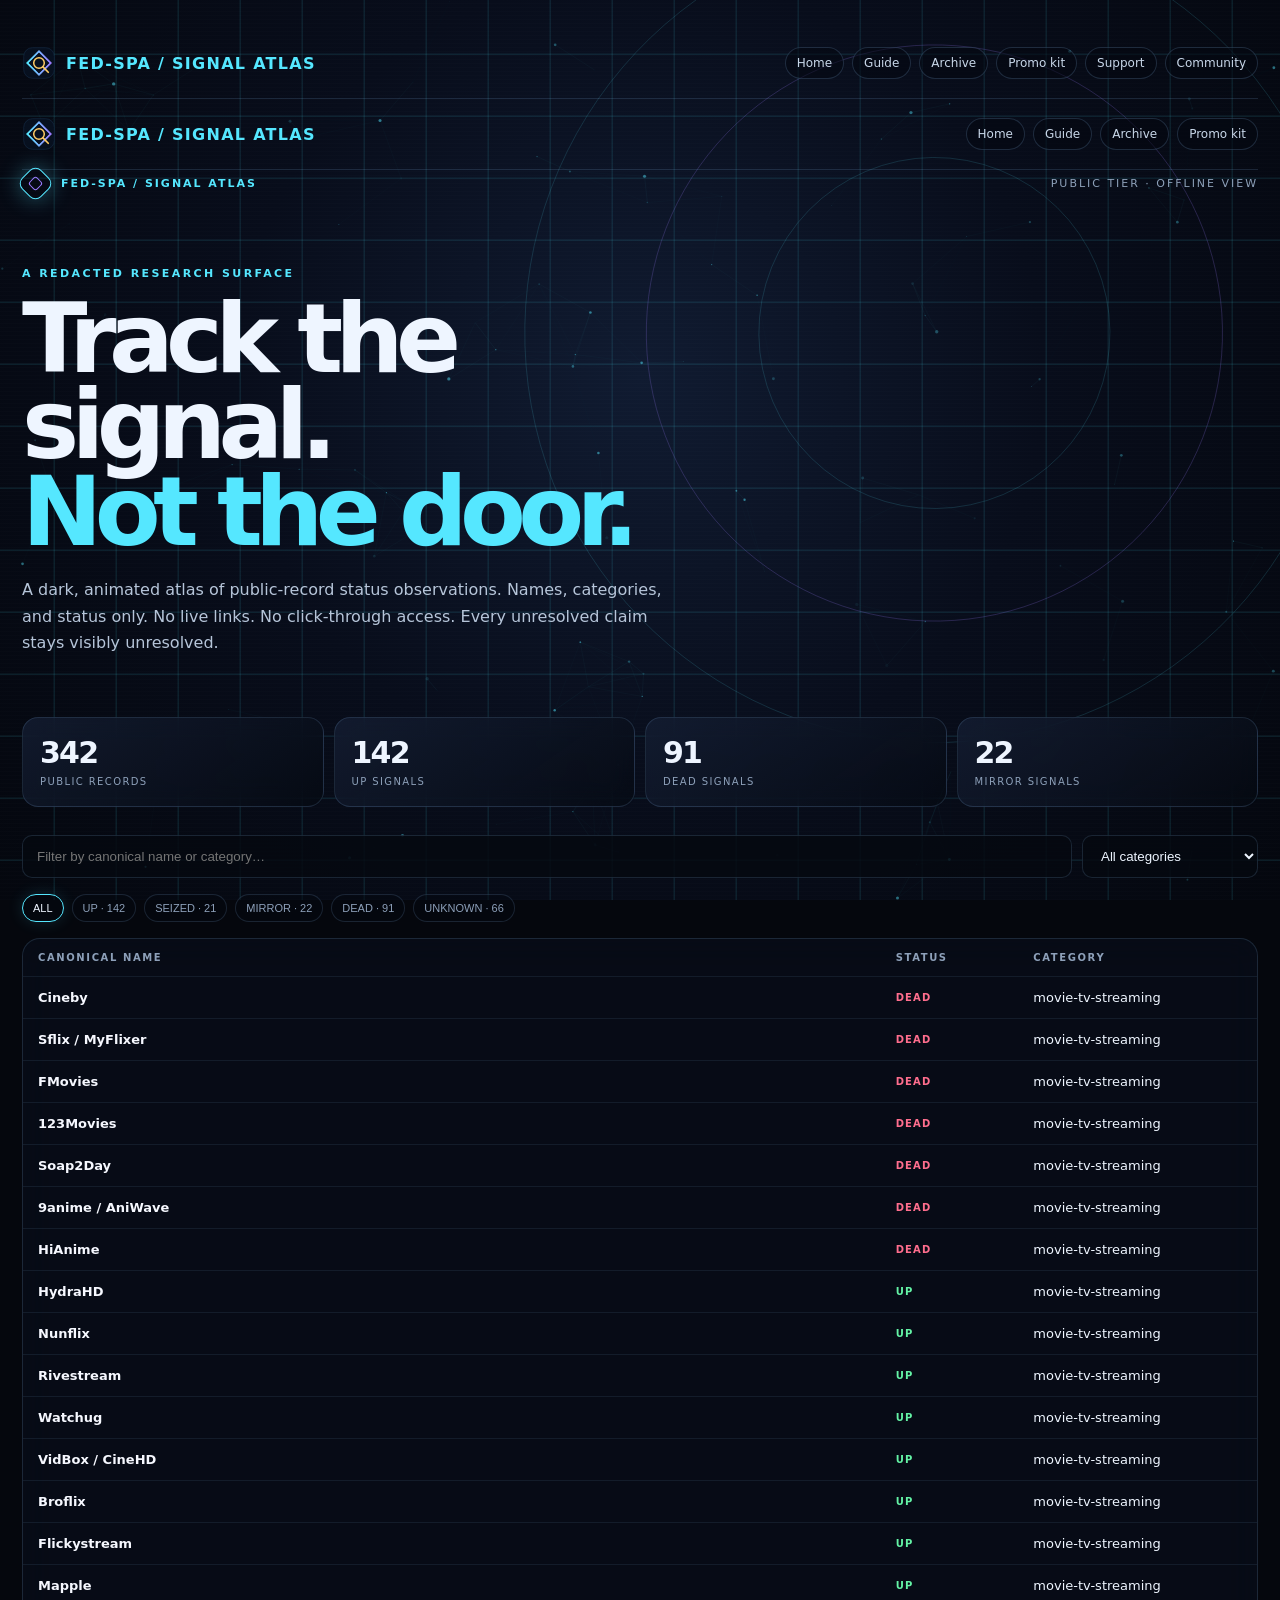
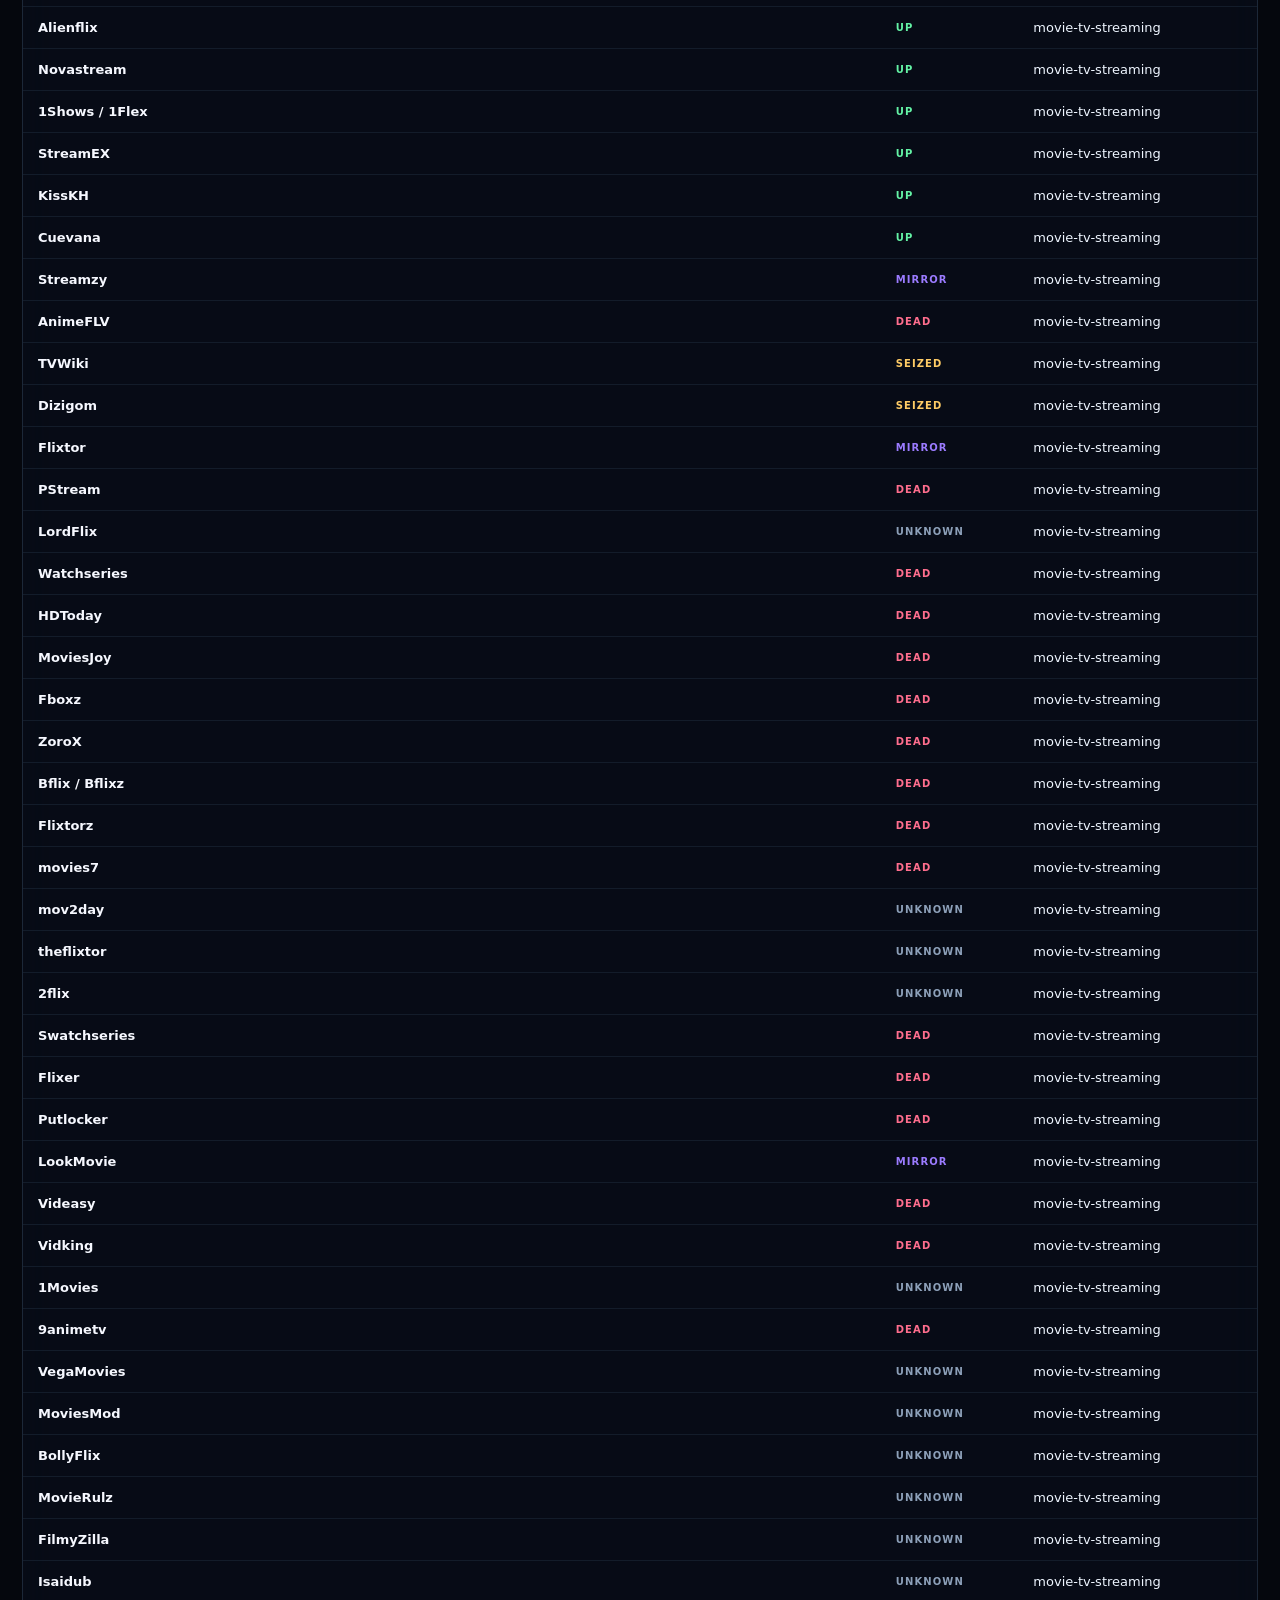
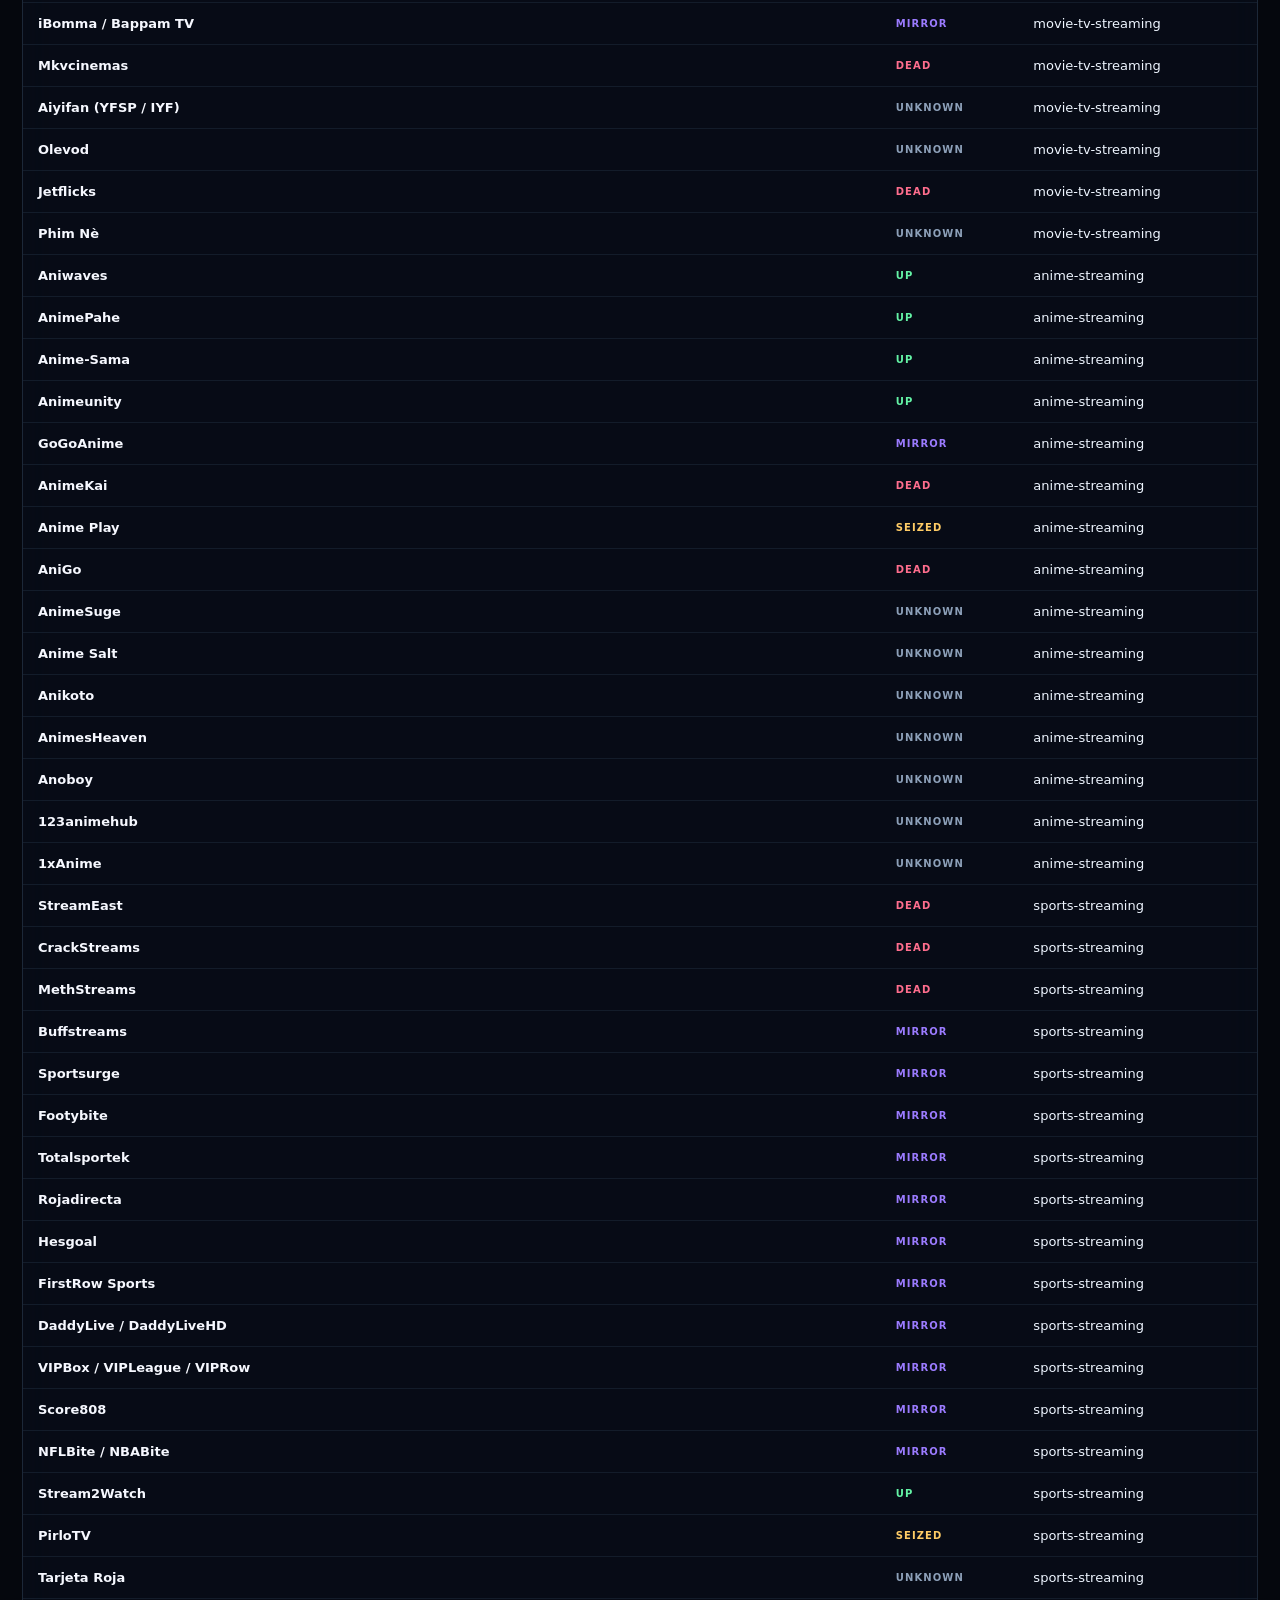
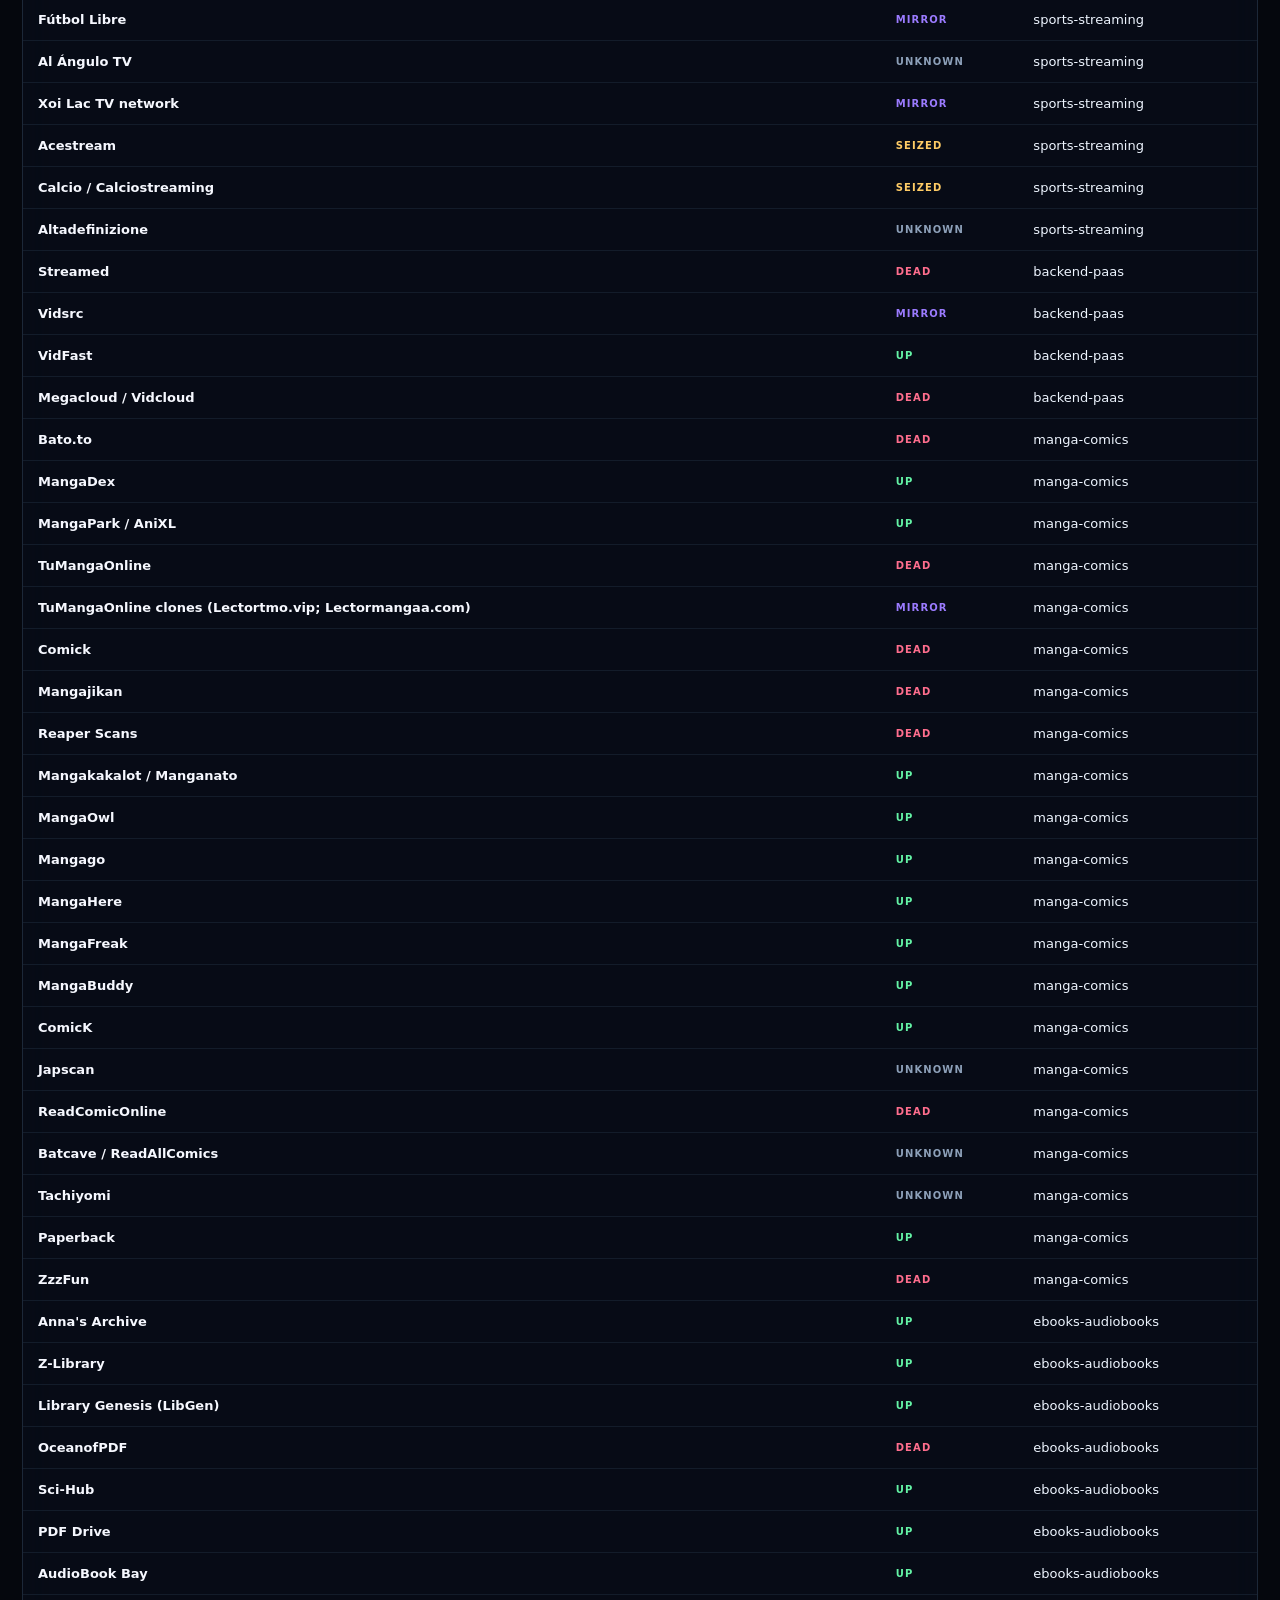
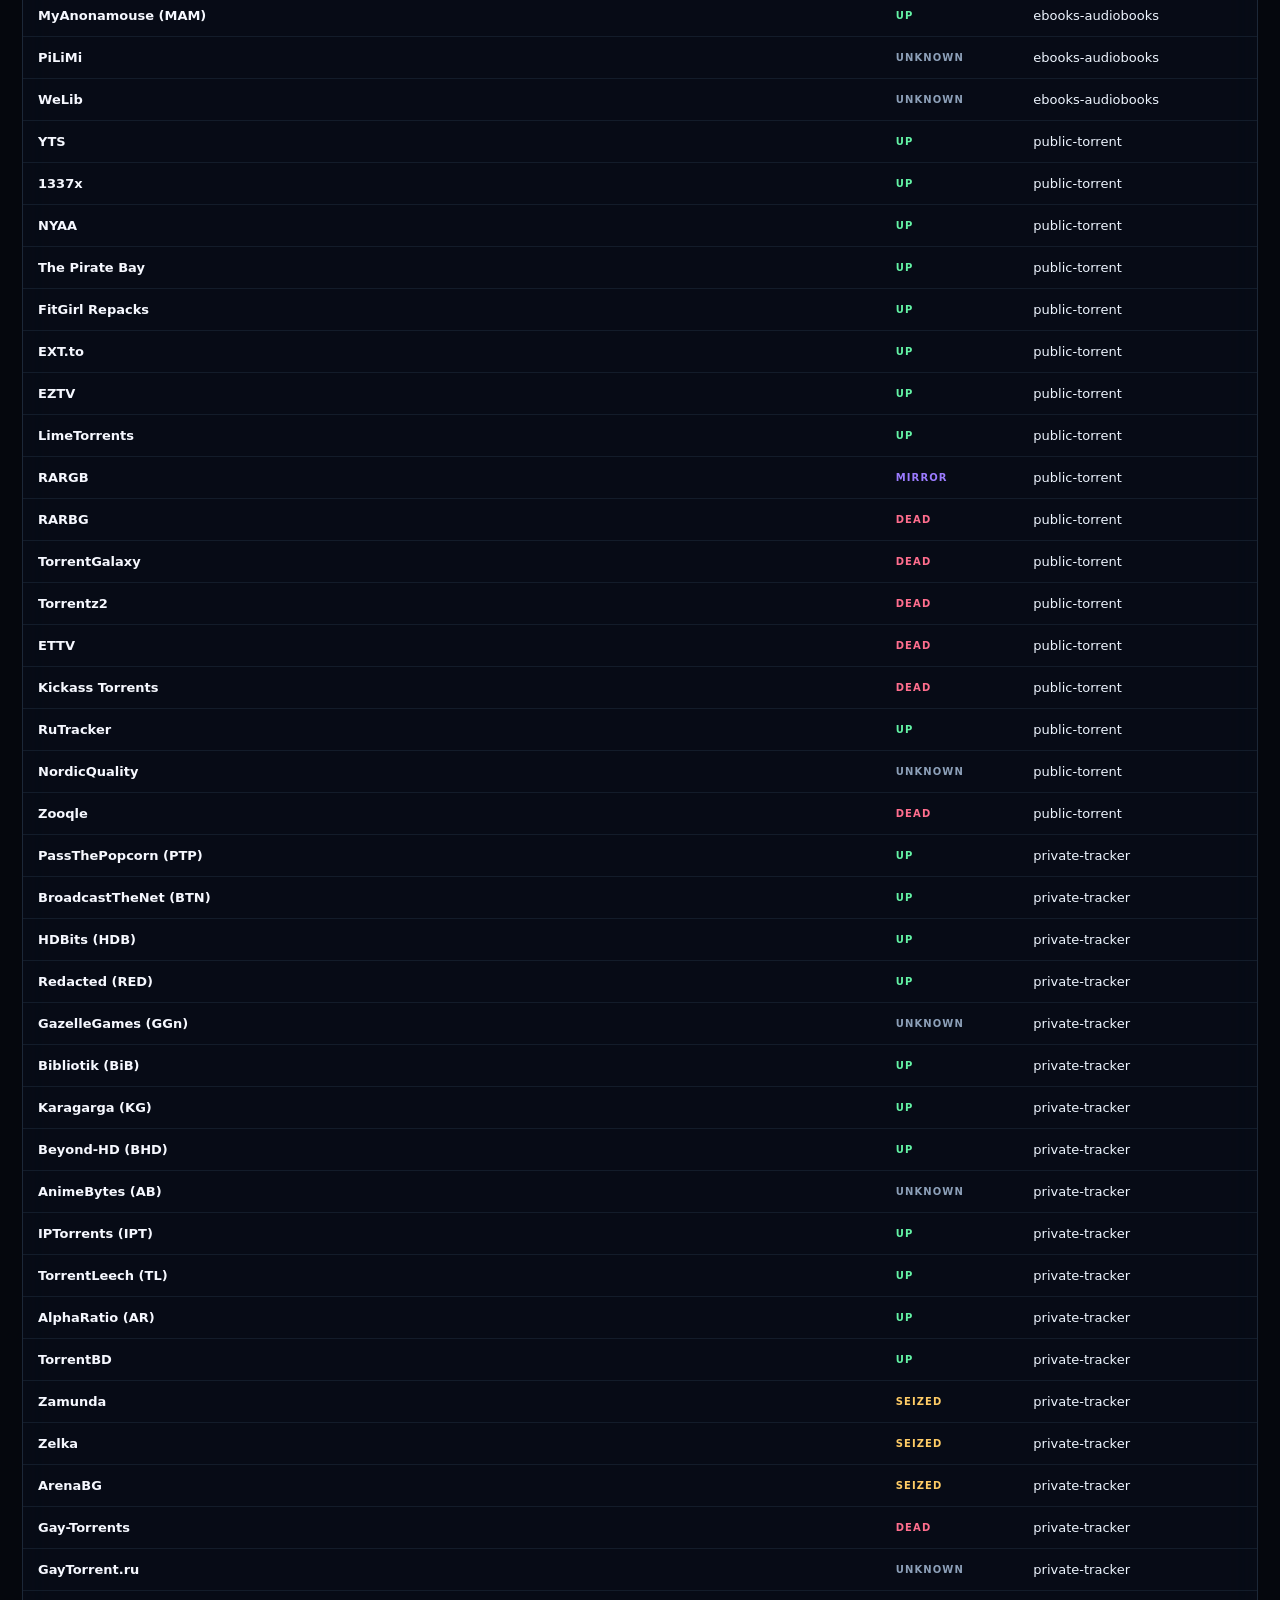
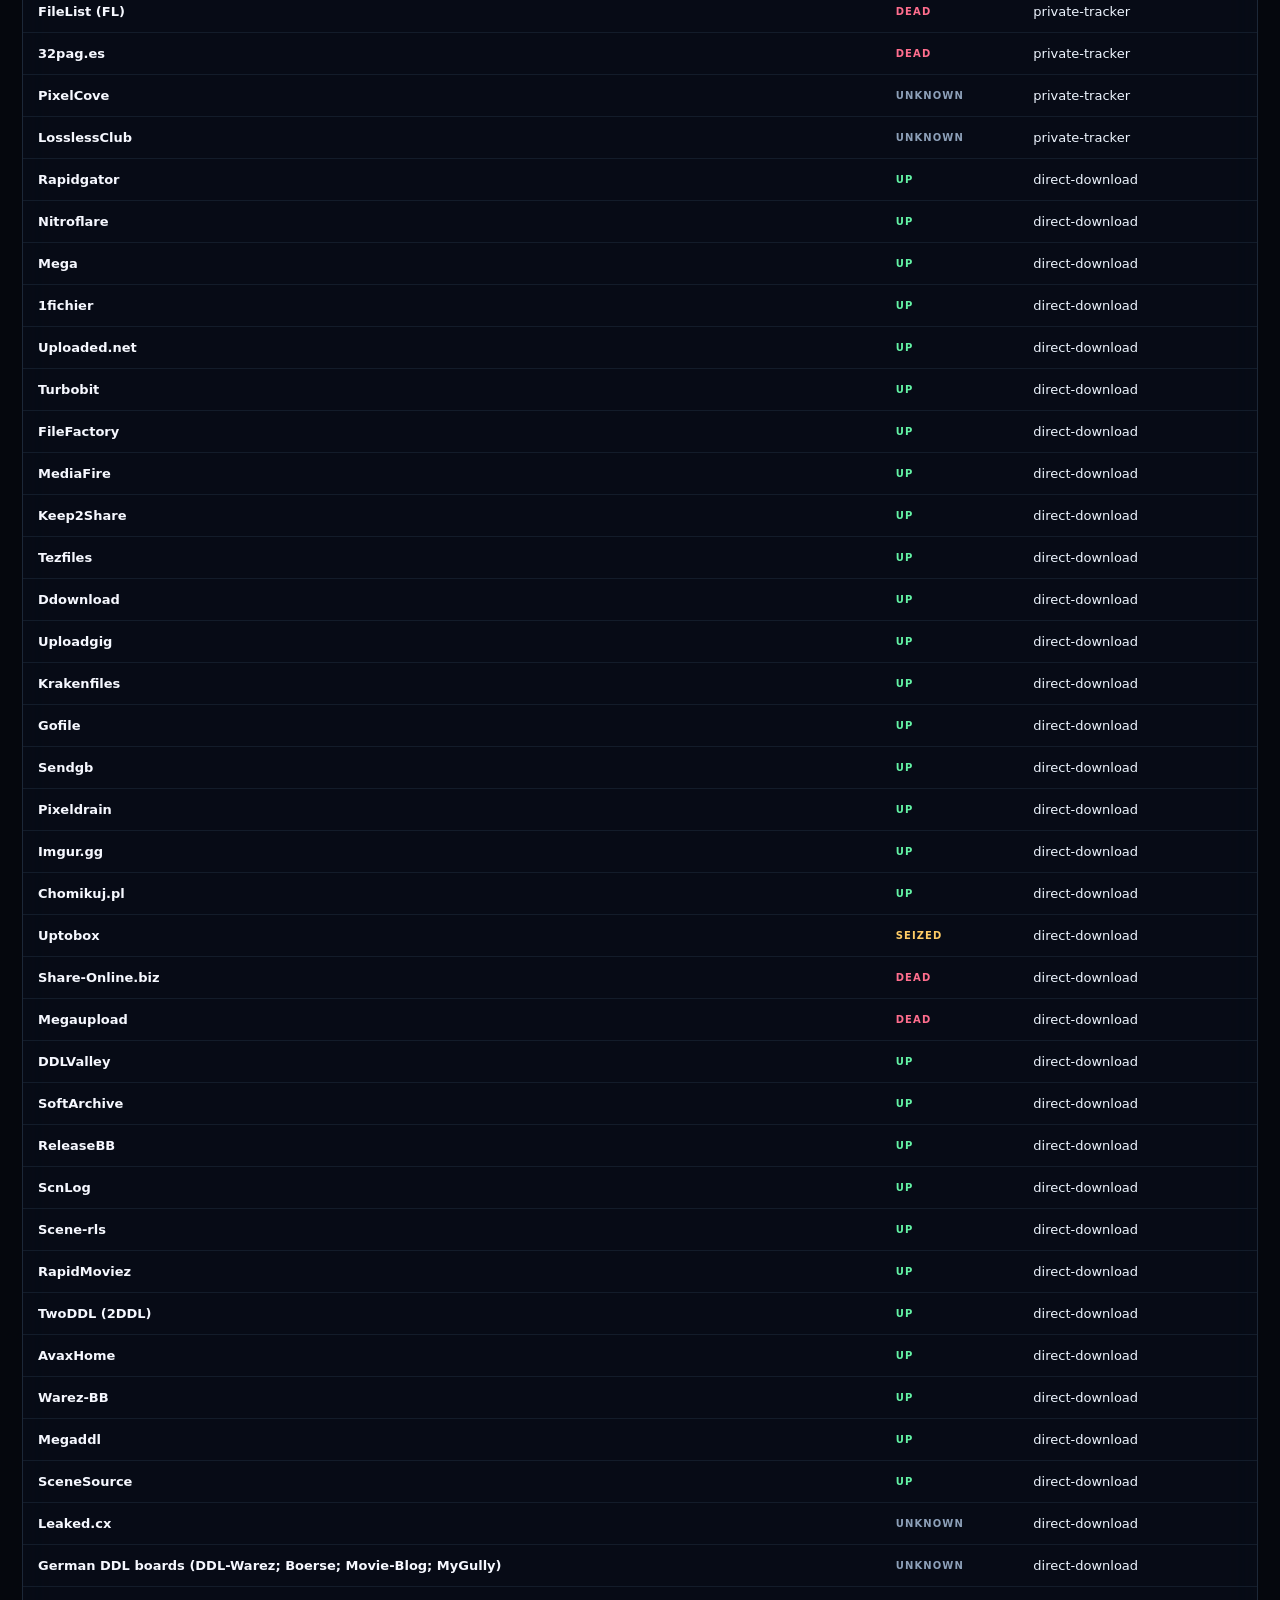
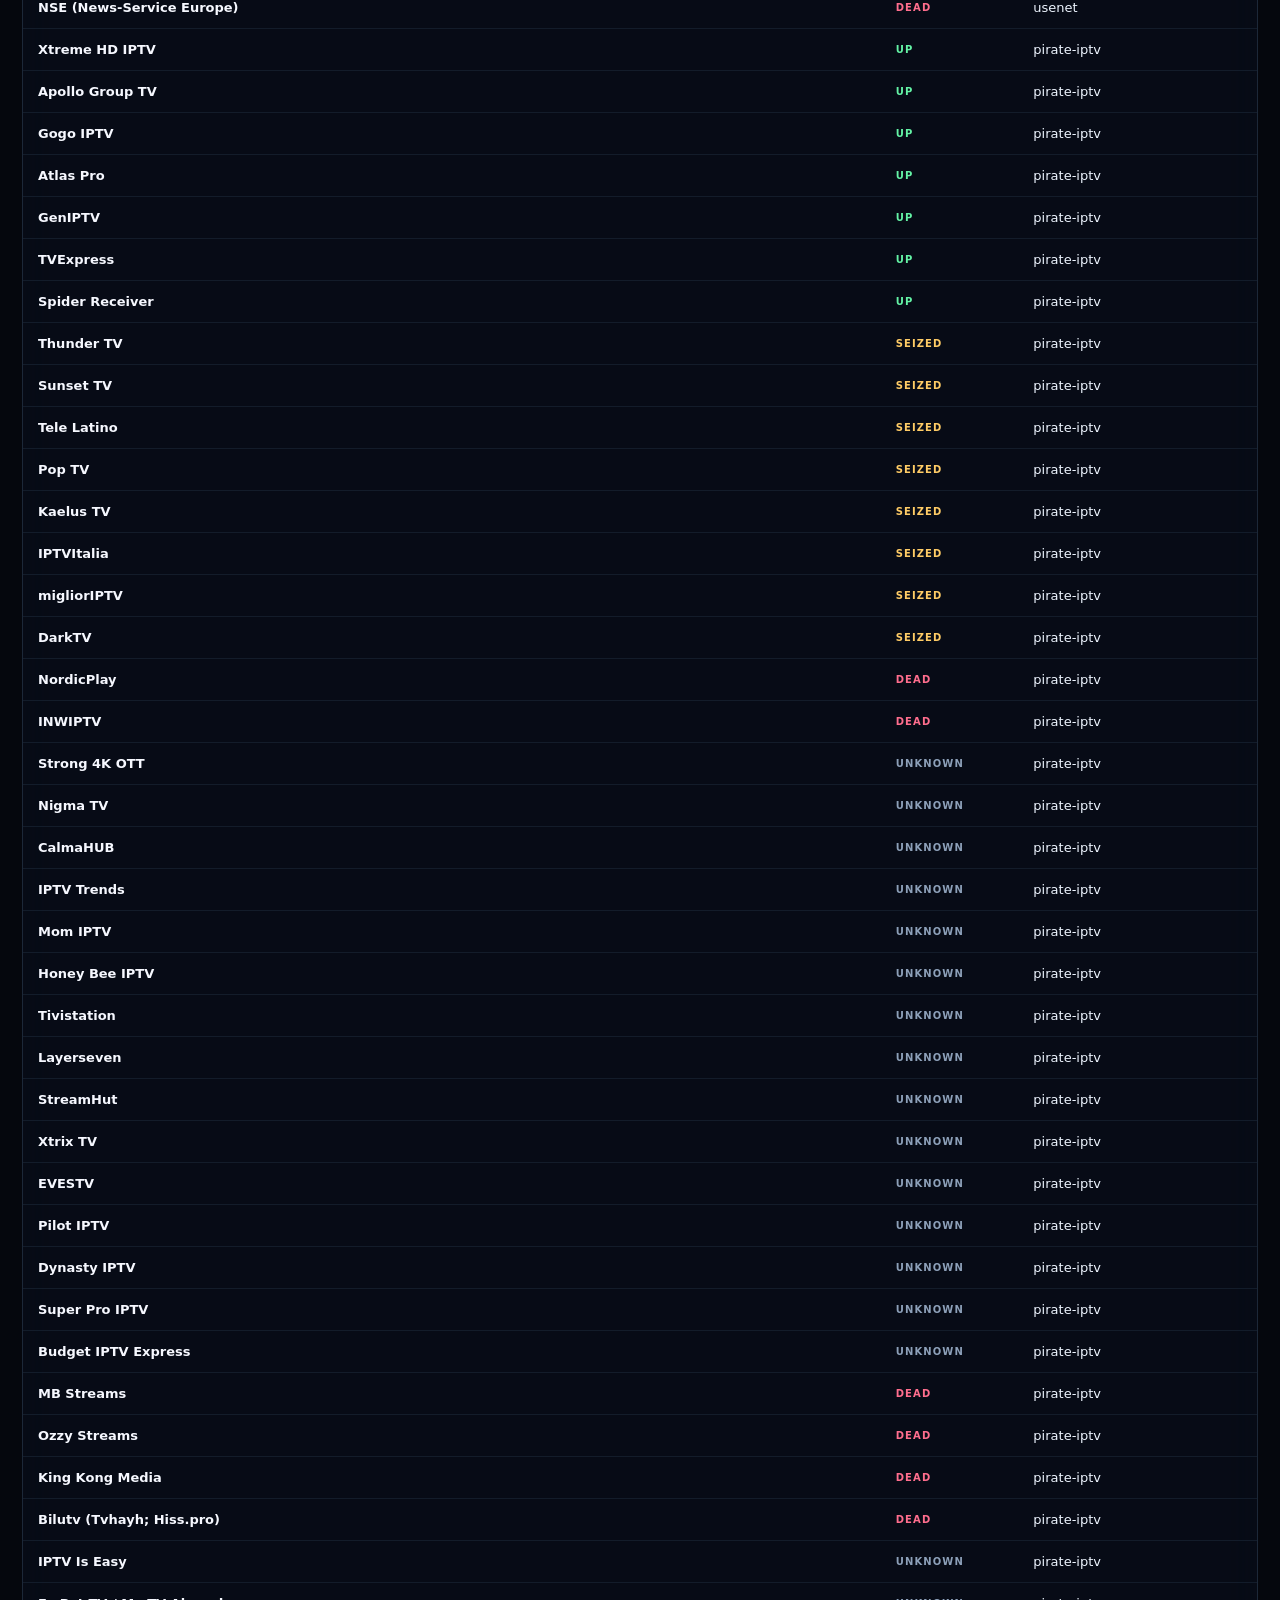
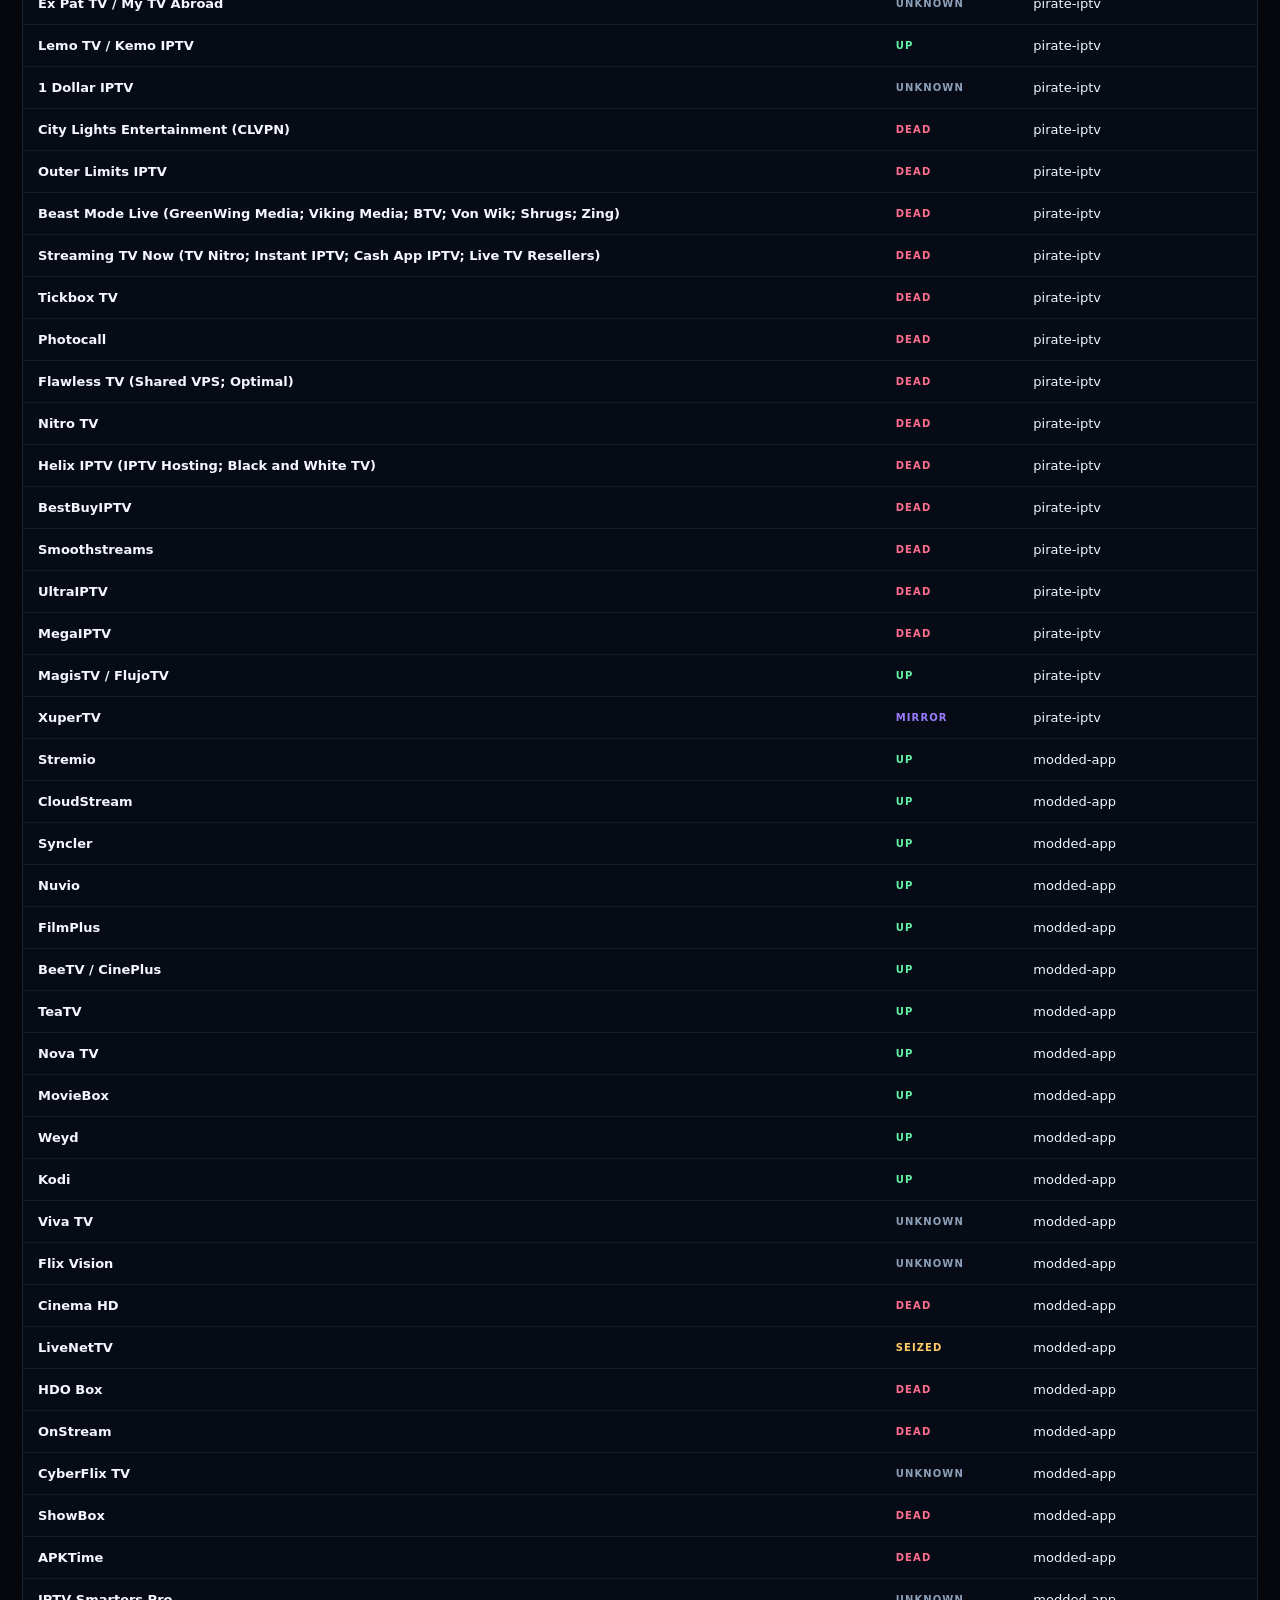
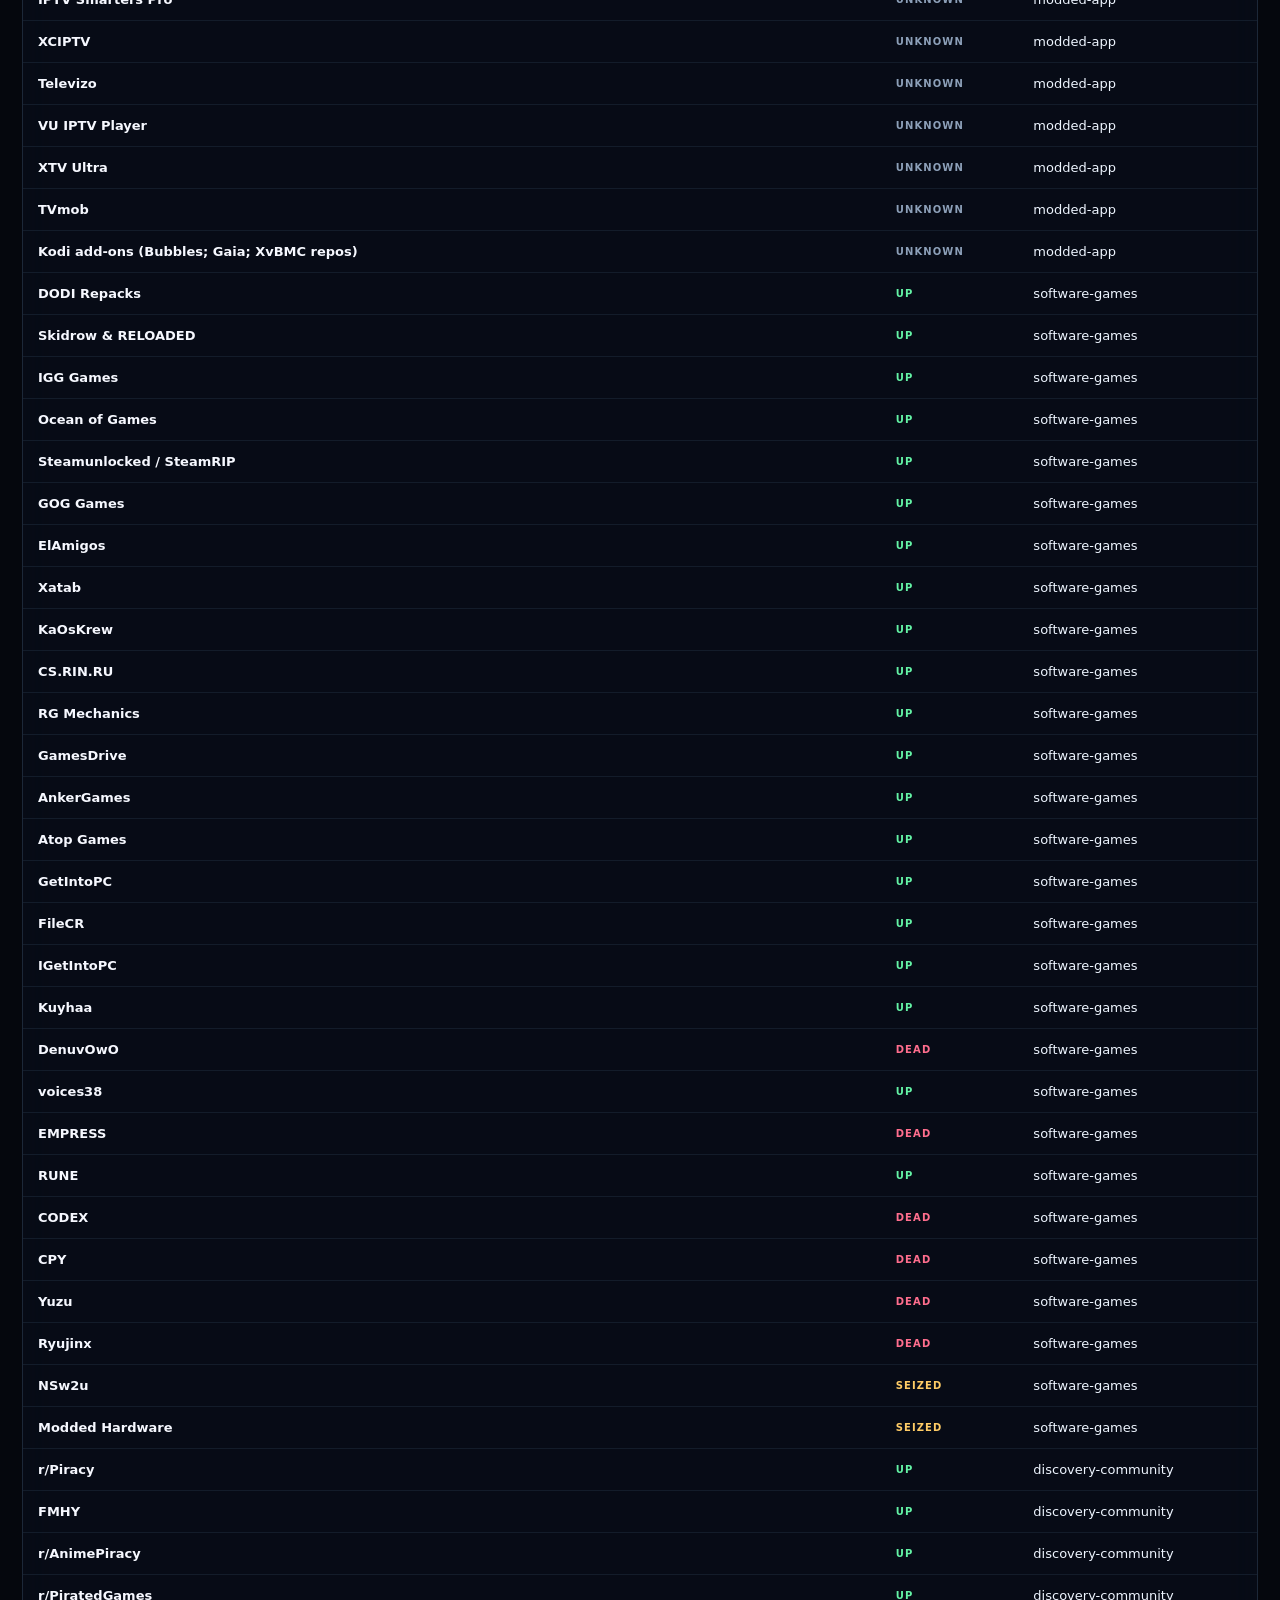
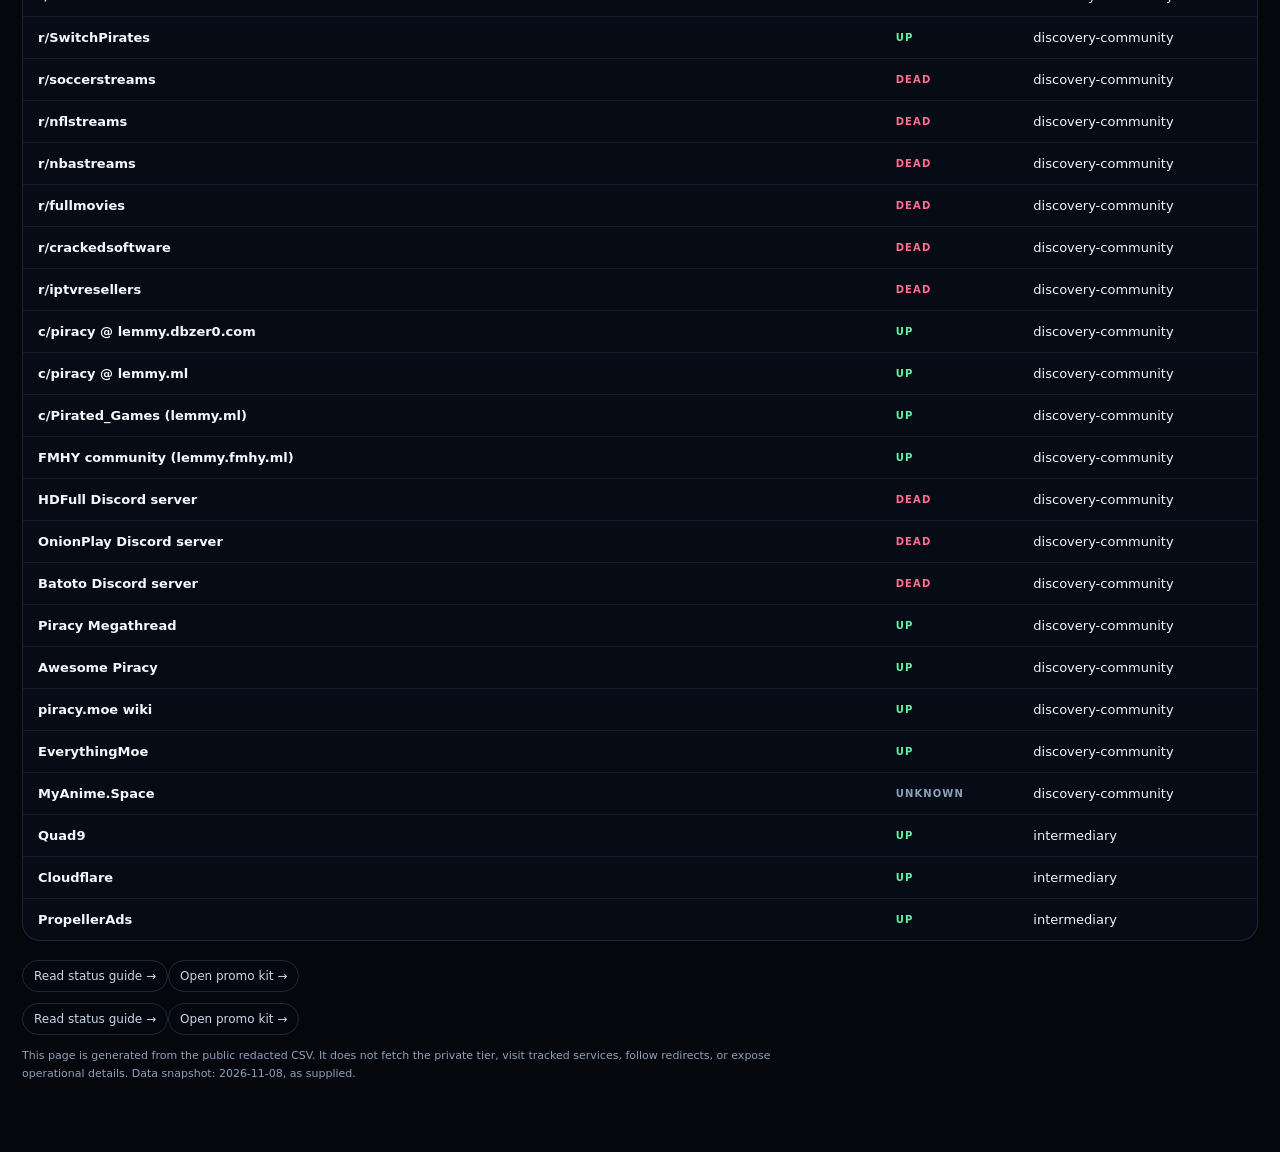
==== map/index.html @ 1a7d3280 "Add files via upload" ====
<!doctype html>
<html lang="en">
<head>
<meta charset="utf-8">
<meta name="viewport" content="width=device-width,initial-scale=1">
<link rel="icon" type="image/svg+xml" href="../assets/favicon.svg">
<link rel="stylesheet" href="../assets/site.css">
<link rel="icon" type="image/svg+xml" href="../assets/favicon.svg">
<link rel="stylesheet" href="../assets/site.css">
<title>FED-SPA // Public Signal Atlas</title>
<style>
:root{--bg:#05070d;--panel:rgba(9,14,25,.76);--line:rgba(147,197,253,.15);--text:#eef5ff;--muted:#8da0b9;--cyan:#55e7ff;--violet:#9b7bff;--amber:#ffcc66;--green:#64f3a6;--red:#ff6e8e}
*{box-sizing:border-box} html,body{margin:0;min-height:100%;background:var(--bg);color:var(--text);font-family:Inter,ui-sans-serif,system-ui,-apple-system,Segoe UI,sans-serif}
body{overflow-x:hidden} #field{position:fixed;inset:0;width:100%;height:100%;z-index:0;background:#05070d}
body:after{content:"";position:fixed;inset:0;pointer-events:none;z-index:1;background:repeating-linear-gradient(0deg,rgba(255,255,255,.018) 0 1px,transparent 1px 4px),radial-gradient(circle at 50% 40%,transparent 0 35%,rgba(0,0,0,.52) 100%);mix-blend-mode:screen;opacity:.34}
.shell{position:relative;z-index:2;max-width:1280px;margin:auto;padding:28px 22px 58px}
.topline{display:flex;justify-content:space-between;gap:14px;align-items:center;color:var(--muted);font-size:11px;letter-spacing:.18em;text-transform:uppercase}
.brand{display:flex;align-items:center;gap:12px;color:var(--cyan);font-weight:800} .sigil{width:27px;height:27px;border:1px solid var(--cyan);border-radius:8px;transform:rotate(45deg);box-shadow:0 0 22px rgba(85,231,255,.38);position:relative} .sigil:after{content:"";position:absolute;inset:7px;border:1px solid var(--violet);border-radius:3px}
.hero{padding:70px 0 35px;max-width:850px} .eyebrow{color:var(--cyan);letter-spacing:.22em;text-transform:uppercase;font-size:11px;font-weight:800} h1{font-size:clamp(42px,8vw,96px);line-height:.9;letter-spacing:-.08em;margin:16px 0 22px;max-width:760px} .hero p{max-width:650px;color:#b6c5d9;font-size:16px;line-height:1.65;margin:0}
.grid{display:grid;grid-template-columns:repeat(4,1fr);gap:10px;margin:26px 0} .metric{border:1px solid var(--line);background:linear-gradient(145deg,rgba(22,32,54,.72),rgba(5,9,17,.64));padding:17px;border-radius:16px;backdrop-filter:blur(14px)} .metric b{display:block;font-size:30px;letter-spacing:-.06em} .metric span{font-size:10px;letter-spacing:.14em;color:var(--muted);text-transform:uppercase}
.controls{display:flex;flex-wrap:wrap;gap:10px;margin:28px 0 16px} input,select{background:rgba(5,9,17,.82);border:1px solid var(--line);color:var(--text);border-radius:10px;padding:12px 14px;outline:none} input{min-width:260px;flex:1} input:focus,select:focus{border-color:var(--cyan);box-shadow:0 0 0 3px rgba(85,231,255,.12)}
.legend{display:flex;flex-wrap:wrap;gap:8px;margin-bottom:16px} .pill{border:1px solid var(--line);border-radius:99px;padding:7px 10px;color:var(--muted);font-size:11px;cursor:pointer;background:rgba(5,9,17,.48)} .pill.active{color:var(--text);border-color:var(--cyan);box-shadow:0 0 16px rgba(85,231,255,.14)}
.table-wrap{overflow:auto;border:1px solid var(--line);border-radius:18px;background:var(--panel);backdrop-filter:blur(16px)} table{border-collapse:collapse;width:100%;min-width:720px} th,td{padding:13px 15px;text-align:left;border-bottom:1px solid rgba(147,197,253,.09)} th{font-size:10px;color:var(--muted);letter-spacing:.16em;text-transform:uppercase;font-weight:700} td{font-size:13px} tr:last-child td{border-bottom:0} .name{font-weight:700;color:#f6f8ff} .status{font-size:10px;letter-spacing:.11em;font-weight:800} .UP{color:var(--green)} .DEAD{color:var(--red)} .MIRROR{color:var(--violet)} .SEIZED{color:var(--amber)} .UNKNOWN{color:var(--muted)}
.footer{color:var(--muted);font-size:11px;line-height:1.6;margin-top:20px;max-width:760px}
@media(max-width:720px){.shell{padding:20px 14px 40px}.hero{padding-top:52px}.grid{grid-template-columns:repeat(2,1fr)}.topline{align-items:flex-start;flex-direction:column}}
</style>
</head>
<body>
<canvas id="field" aria-hidden="true"></canvas>
<main class="shell">
  <nav class="site-nav"><a class="brand" href="../index.html"><img src="../assets/logo-mark.svg" alt="Symbol mark">FED-SPA / SIGNAL ATLAS</a><div class="nav-links"><a href="../index.html">Home</a><a href="../pages/guide.html">Guide</a><a href="../pages/archive.html">Archive</a><a href="../pages/promo.html">Promo kit</a><a href="../pages/support.html">Support</a><a href="../pages/community.html">Community</a></div></nav>
  <nav class="site-nav"><a class="brand" href="../index.html"><img src="../assets/logo-mark.svg" alt="Symbol mark">FED-SPA / SIGNAL ATLAS</a><div class="nav-links"><a href="../index.html">Home</a><a href="../pages/guide.html">Guide</a><a href="../pages/archive.html">Archive</a><a href="../pages/promo.html">Promo kit</a></div></nav>
  <div class="topline"><div class="brand"><span class="sigil"></span> FED-SPA / SIGNAL ATLAS</div><div>PUBLIC TIER · OFFLINE VIEW</div></div>
  <section class="hero"><div class="eyebrow">A redacted research surface</div><h1>Track the signal.<br><span style="color:var(--cyan)">Not the door.</span></h1><p>A dark, animated atlas of public-record status observations. Names, categories, and status only. No live links. No click-through access. Every unresolved claim stays visibly unresolved.</p></section>
  <section class="grid" id="metrics"></section>
  <div class="controls"><input id="search" placeholder="Filter by canonical name or category…" autocomplete="off"><select id="category"><option value="">All categories</option></select></div>
  <div class="legend" id="legend"></div>
  <div class="table-wrap"><table><thead><tr><th>Canonical name</th><th>Status</th><th>Category</th></tr></thead><tbody id="rows"></tbody></table></div>
  <div class="actions" style="margin-top:24px"><a class="cta" href="../pages/guide.html">Read status guide →</a><a class="cta" href="../pages/promo.html">Open promo kit →</a></div>
  <div class="actions" style="margin-top:24px"><a class="cta" href="../pages/guide.html">Read status guide →</a><a class="cta" href="../pages/promo.html">Open promo kit →</a></div>
  <p class="footer">This page is generated from the public redacted CSV. It does not fetch the private tier, visit tracked services, follow redirects, or expose operational details. Data snapshot: 2026-11-08, as supplied.</p>
</main>
<script>
const DATA = [{"name": "Cineby", "status": "DEAD", "category": "movie-tv-streaming"}, {"name": "Sflix / MyFlixer", "status": "DEAD", "category": "movie-tv-streaming"}, {"name": "FMovies", "status": "DEAD", "category": "movie-tv-streaming"}, {"name": "123Movies", "status": "DEAD", "category": "movie-tv-streaming"}, {"name": "Soap2Day", "status": "DEAD", "category": "movie-tv-streaming"}, {"name": "9anime / AniWave", "status": "DEAD", "category": "movie-tv-streaming"}, {"name": "HiAnime", "status": "DEAD", "category": "movie-tv-streaming"}, {"name": "HydraHD", "status": "UP", "category": "movie-tv-streaming"}, {"name": "Nunflix", "status": "UP", "category": "movie-tv-streaming"}, {"name": "Rivestream", "status": "UP", "category": "movie-tv-streaming"}, {"name": "Watchug", "status": "UP", "category": "movie-tv-streaming"}, {"name": "VidBox / CineHD", "status": "UP", "category": "movie-tv-streaming"}, {"name": "Broflix", "status": "UP", "category": "movie-tv-streaming"}, {"name": "Flickystream", "status": "UP", "category": "movie-tv-streaming"}, {"name": "Mapple", "status": "UP", "category": "movie-tv-streaming"}, {"name": "Alienflix", "status": "UP", "category": "movie-tv-streaming"}, {"name": "Novastream", "status": "UP", "category": "movie-tv-streaming"}, {"name": "1Shows / 1Flex", "status": "UP", "category": "movie-tv-streaming"}, {"name": "StreamEX", "status": "UP", "category": "movie-tv-streaming"}, {"name": "KissKH", "status": "UP", "category": "movie-tv-streaming"}, {"name": "Cuevana", "status": "UP", "category": "movie-tv-streaming"}, {"name": "Streamzy", "status": "MIRROR", "category": "movie-tv-streaming"}, {"name": "AnimeFLV", "status": "DEAD", "category": "movie-tv-streaming"}, {"name": "TVWiki", "status": "SEIZED", "category": "movie-tv-streaming"}, {"name": "Dizigom", "status": "SEIZED", "category": "movie-tv-streaming"}, {"name": "Flixtor", "status": "MIRROR", "category": "movie-tv-streaming"}, {"name": "PStream", "status": "DEAD", "category": "movie-tv-streaming"}, {"name": "LordFlix", "status": "UNKNOWN", "category": "movie-tv-streaming"}, {"name": "Watchseries", "status": "DEAD", "category": "movie-tv-streaming"}, {"name": "HDToday", "status": "DEAD", "category": "movie-tv-streaming"}, {"name": "MoviesJoy", "status": "DEAD", "category": "movie-tv-streaming"}, {"name": "Fboxz", "status": "DEAD", "category": "movie-tv-streaming"}, {"name": "ZoroX", "status": "DEAD", "category": "movie-tv-streaming"}, {"name": "Bflix / Bflixz", "status": "DEAD", "category": "movie-tv-streaming"}, {"name": "Flixtorz", "status": "DEAD", "category": "movie-tv-streaming"}, {"name": "movies7", "status": "DEAD", "category": "movie-tv-streaming"}, {"name": "mov2day", "status": "UNKNOWN", "category": "movie-tv-streaming"}, {"name": "theflixtor", "status": "UNKNOWN", "category": "movie-tv-streaming"}, {"name": "2flix", "status": "UNKNOWN", "category": "movie-tv-streaming"}, {"name": "Swatchseries", "status": "DEAD", "category": "movie-tv-streaming"}, {"name": "Flixer", "status": "DEAD", "category": "movie-tv-streaming"}, {"name": "Putlocker", "status": "DEAD", "category": "movie-tv-streaming"}, {"name": "LookMovie", "status": "MIRROR", "category": "movie-tv-streaming"}, {"name": "Videasy", "status": "DEAD", "category": "movie-tv-streaming"}, {"name": "Vidking", "status": "DEAD", "category": "movie-tv-streaming"}, {"name": "1Movies", "status": "UNKNOWN", "category": "movie-tv-streaming"}, {"name": "9animetv", "status": "DEAD", "category": "movie-tv-streaming"}, {"name": "VegaMovies", "status": "UNKNOWN", "category": "movie-tv-streaming"}, {"name": "MoviesMod", "status": "UNKNOWN", "category": "movie-tv-streaming"}, {"name": "BollyFlix", "status": "UNKNOWN", "category": "movie-tv-streaming"}, {"name": "MovieRulz", "status": "UNKNOWN", "category": "movie-tv-streaming"}, {"name": "FilmyZilla", "status": "UNKNOWN", "category": "movie-tv-streaming"}, {"name": "Isaidub", "status": "UNKNOWN", "category": "movie-tv-streaming"}, {"name": "iBomma / Bappam TV", "status": "MIRROR", "category": "movie-tv-streaming"}, {"name": "Mkvcinemas", "status": "DEAD", "category": "movie-tv-streaming"}, {"name": "Aiyifan (YFSP / IYF)", "status": "UNKNOWN", "category": "movie-tv-streaming"}, {"name": "Olevod", "status": "UNKNOWN", "category": "movie-tv-streaming"}, {"name": "Jetflicks", "status": "DEAD", "category": "movie-tv-streaming"}, {"name": "Phim Nè", "status": "UNKNOWN", "category": "movie-tv-streaming"}, {"name": "Aniwaves", "status": "UP", "category": "anime-streaming"}, {"name": "AnimePahe", "status": "UP", "category": "anime-streaming"}, {"name": "Anime-Sama", "status": "UP", "category": "anime-streaming"}, {"name": "Animeunity", "status": "UP", "category": "anime-streaming"}, {"name": "GoGoAnime", "status": "MIRROR", "category": "anime-streaming"}, {"name": "AnimeKai", "status": "DEAD", "category": "anime-streaming"}, {"name": "Anime Play", "status": "SEIZED", "category": "anime-streaming"}, {"name": "AniGo", "status": "DEAD", "category": "anime-streaming"}, {"name": "AnimeSuge", "status": "UNKNOWN", "category": "anime-streaming"}, {"name": "Anime Salt", "status": "UNKNOWN", "category": "anime-streaming"}, {"name": "Anikoto", "status": "UNKNOWN", "category": "anime-streaming"}, {"name": "AnimesHeaven", "status": "UNKNOWN", "category": "anime-streaming"}, {"name": "Anoboy", "status": "UNKNOWN", "category": "anime-streaming"}, {"name": "123animehub", "status": "UNKNOWN", "category": "anime-streaming"}, {"name": "1xAnime", "status": "UNKNOWN", "category": "anime-streaming"}, {"name": "StreamEast", "status": "DEAD", "category": "sports-streaming"}, {"name": "CrackStreams", "status": "DEAD", "category": "sports-streaming"}, {"name": "MethStreams", "status": "DEAD", "category": "sports-streaming"}, {"name": "Buffstreams", "status": "MIRROR", "category": "sports-streaming"}, {"name": "Sportsurge", "status": "MIRROR", "category": "sports-streaming"}, {"name": "Footybite", "status": "MIRROR", "category": "sports-streaming"}, {"name": "Totalsportek", "status": "MIRROR", "category": "sports-streaming"}, {"name": "Rojadirecta", "status": "MIRROR", "category": "sports-streaming"}, {"name": "Hesgoal", "status": "MIRROR", "category": "sports-streaming"}, {"name": "FirstRow Sports", "status": "MIRROR", "category": "sports-streaming"}, {"name": "DaddyLive / DaddyLiveHD", "status": "MIRROR", "category": "sports-streaming"}, {"name": "VIPBox / VIPLeague / VIPRow", "status": "MIRROR", "category": "sports-streaming"}, {"name": "Score808", "status": "MIRROR", "category": "sports-streaming"}, {"name": "NFLBite / NBABite", "status": "MIRROR", "category": "sports-streaming"}, {"name": "Stream2Watch", "status": "UP", "category": "sports-streaming"}, {"name": "PirloTV", "status": "SEIZED", "category": "sports-streaming"}, {"name": "Tarjeta Roja", "status": "UNKNOWN", "category": "sports-streaming"}, {"name": "Fútbol Libre", "status": "MIRROR", "category": "sports-streaming"}, {"name": "Al Ángulo TV", "status": "UNKNOWN", "category": "sports-streaming"}, {"name": "Xoi Lac TV network", "status": "MIRROR", "category": "sports-streaming"}, {"name": "Acestream", "status": "SEIZED", "category": "sports-streaming"}, {"name": "Calcio / Calciostreaming", "status": "SEIZED", "category": "sports-streaming"}, {"name": "Altadefinizione", "status": "UNKNOWN", "category": "sports-streaming"}, {"name": "Streamed", "status": "DEAD", "category": "backend-paas"}, {"name": "Vidsrc", "status": "MIRROR", "category": "backend-paas"}, {"name": "VidFast", "status": "UP", "category": "backend-paas"}, {"name": "Megacloud / Vidcloud", "status": "DEAD", "category": "backend-paas"}, {"name": "Bato.to", "status": "DEAD", "category": "manga-comics"}, {"name": "MangaDex", "status": "UP", "category": "manga-comics"}, {"name": "MangaPark / AniXL", "status": "UP", "category": "manga-comics"}, {"name": "TuMangaOnline", "status": "DEAD", "category": "manga-comics"}, {"name": "TuMangaOnline clones (Lectortmo.vip; Lectormangaa.com)", "status": "MIRROR", "category": "manga-comics"}, {"name": "Comick", "status": "DEAD", "category": "manga-comics"}, {"name": "Mangajikan", "status": "DEAD", "category": "manga-comics"}, {"name": "Reaper Scans", "status": "DEAD", "category": "manga-comics"}, {"name": "Mangakakalot / Manganato", "status": "UP", "category": "manga-comics"}, {"name": "MangaOwl", "status": "UP", "category": "manga-comics"}, {"name": "Mangago", "status": "UP", "category": "manga-comics"}, {"name": "MangaHere", "status": "UP", "category": "manga-comics"}, {"name": "MangaFreak", "status": "UP", "category": "manga-comics"}, {"name": "MangaBuddy", "status": "UP", "category": "manga-comics"}, {"name": "ComicK", "status": "UP", "category": "manga-comics"}, {"name": "Japscan", "status": "UNKNOWN", "category": "manga-comics"}, {"name": "ReadComicOnline", "status": "DEAD", "category": "manga-comics"}, {"name": "Batcave / ReadAllComics", "status": "UNKNOWN", "category": "manga-comics"}, {"name": "Tachiyomi", "status": "UNKNOWN", "category": "manga-comics"}, {"name": "Paperback", "status": "UP", "category": "manga-comics"}, {"name": "ZzzFun", "status": "DEAD", "category": "manga-comics"}, {"name": "Anna's Archive", "status": "UP", "category": "ebooks-audiobooks"}, {"name": "Z-Library", "status": "UP", "category": "ebooks-audiobooks"}, {"name": "Library Genesis (LibGen)", "status": "UP", "category": "ebooks-audiobooks"}, {"name": "OceanofPDF", "status": "DEAD", "category": "ebooks-audiobooks"}, {"name": "Sci-Hub", "status": "UP", "category": "ebooks-audiobooks"}, {"name": "PDF Drive", "status": "UP", "category": "ebooks-audiobooks"}, {"name": "AudioBook Bay", "status": "UP", "category": "ebooks-audiobooks"}, {"name": "MyAnonamouse (MAM)", "status": "UP", "category": "ebooks-audiobooks"}, {"name": "PiLiMi", "status": "UNKNOWN", "category": "ebooks-audiobooks"}, {"name": "WeLib", "status": "UNKNOWN", "category": "ebooks-audiobooks"}, {"name": "YTS", "status": "UP", "category": "public-torrent"}, {"name": "1337x", "status": "UP", "category": "public-torrent"}, {"name": "NYAA", "status": "UP", "category": "public-torrent"}, {"name": "The Pirate Bay", "status": "UP", "category": "public-torrent"}, {"name": "FitGirl Repacks", "status": "UP", "category": "public-torrent"}, {"name": "EXT.to", "status": "UP", "category": "public-torrent"}, {"name": "EZTV", "status": "UP", "category": "public-torrent"}, {"name": "LimeTorrents", "status": "UP", "category": "public-torrent"}, {"name": "RARGB", "status": "MIRROR", "category": "public-torrent"}, {"name": "RARBG", "status": "DEAD", "category": "public-torrent"}, {"name": "TorrentGalaxy", "status": "DEAD", "category": "public-torrent"}, {"name": "Torrentz2", "status": "DEAD", "category": "public-torrent"}, {"name": "ETTV", "status": "DEAD", "category": "public-torrent"}, {"name": "Kickass Torrents", "status": "DEAD", "category": "public-torrent"}, {"name": "RuTracker", "status": "UP", "category": "public-torrent"}, {"name": "NordicQuality", "status": "UNKNOWN", "category": "public-torrent"}, {"name": "Zooqle", "status": "DEAD", "category": "public-torrent"}, {"name": "PassThePopcorn (PTP)", "status": "UP", "category": "private-tracker"}, {"name": "BroadcastTheNet (BTN)", "status": "UP", "category": "private-tracker"}, {"name": "HDBits (HDB)", "status": "UP", "category": "private-tracker"}, {"name": "Redacted (RED)", "status": "UP", "category": "private-tracker"}, {"name": "GazelleGames (GGn)", "status": "UNKNOWN", "category": "private-tracker"}, {"name": "Bibliotik (BiB)", "status": "UP", "category": "private-tracker"}, {"name": "Karagarga (KG)", "status": "UP", "category": "private-tracker"}, {"name": "Beyond-HD (BHD)", "status": "UP", "category": "private-tracker"}, {"name": "AnimeBytes (AB)", "status": "UNKNOWN", "category": "private-tracker"}, {"name": "IPTorrents (IPT)", "status": "UP", "category": "private-tracker"}, {"name": "TorrentLeech (TL)", "status": "UP", "category": "private-tracker"}, {"name": "AlphaRatio (AR)", "status": "UP", "category": "private-tracker"}, {"name": "TorrentBD", "status": "UP", "category": "private-tracker"}, {"name": "Zamunda", "status": "SEIZED", "category": "private-tracker"}, {"name": "Zelka", "status": "SEIZED", "category": "private-tracker"}, {"name": "ArenaBG", "status": "SEIZED", "category": "private-tracker"}, {"name": "Gay-Torrents", "status": "DEAD", "category": "private-tracker"}, {"name": "GayTorrent.ru", "status": "UNKNOWN", "category": "private-tracker"}, {"name": "FileList (FL)", "status": "DEAD", "category": "private-tracker"}, {"name": "32pag.es", "status": "DEAD", "category": "private-tracker"}, {"name": "PixelCove", "status": "UNKNOWN", "category": "private-tracker"}, {"name": "LosslessClub", "status": "UNKNOWN", "category": "private-tracker"}, {"name": "Rapidgator", "status": "UP", "category": "direct-download"}, {"name": "Nitroflare", "status": "UP", "category": "direct-download"}, {"name": "Mega", "status": "UP", "category": "direct-download"}, {"name": "1fichier", "status": "UP", "category": "direct-download"}, {"name": "Uploaded.net", "status": "UP", "category": "direct-download"}, {"name": "Turbobit", "status": "UP", "category": "direct-download"}, {"name": "FileFactory", "status": "UP", "category": "direct-download"}, {"name": "MediaFire", "status": "UP", "category": "direct-download"}, {"name": "Keep2Share", "status": "UP", "category": "direct-download"}, {"name": "Tezfiles", "status": "UP", "category": "direct-download"}, {"name": "Ddownload", "status": "UP", "category": "direct-download"}, {"name": "Uploadgig", "status": "UP", "category": "direct-download"}, {"name": "Krakenfiles", "status": "UP", "category": "direct-download"}, {"name": "Gofile", "status": "UP", "category": "direct-download"}, {"name": "Sendgb", "status": "UP", "category": "direct-download"}, {"name": "Pixeldrain", "status": "UP", "category": "direct-download"}, {"name": "Imgur.gg", "status": "UP", "category": "direct-download"}, {"name": "Chomikuj.pl", "status": "UP", "category": "direct-download"}, {"name": "Uptobox", "status": "SEIZED", "category": "direct-download"}, {"name": "Share-Online.biz", "status": "DEAD", "category": "direct-download"}, {"name": "Megaupload", "status": "DEAD", "category": "direct-download"}, {"name": "DDLValley", "status": "UP", "category": "direct-download"}, {"name": "SoftArchive", "status": "UP", "category": "direct-download"}, {"name": "ReleaseBB", "status": "UP", "category": "direct-download"}, {"name": "ScnLog", "status": "UP", "category": "direct-download"}, {"name": "Scene-rls", "status": "UP", "category": "direct-download"}, {"name": "RapidMoviez", "status": "UP", "category": "direct-download"}, {"name": "TwoDDL (2DDL)", "status": "UP", "category": "direct-download"}, {"name": "AvaxHome", "status": "UP", "category": "direct-download"}, {"name": "Warez-BB", "status": "UP", "category": "direct-download"}, {"name": "Megaddl", "status": "UP", "category": "direct-download"}, {"name": "SceneSource", "status": "UP", "category": "direct-download"}, {"name": "Leaked.cx", "status": "UNKNOWN", "category": "direct-download"}, {"name": "German DDL boards (DDL-Warez; Boerse; Movie-Blog; MyGully)", "status": "UNKNOWN", "category": "direct-download"}, {"name": "NSE (News-Service Europe)", "status": "DEAD", "category": "usenet"}, {"name": "Xtreme HD IPTV", "status": "UP", "category": "pirate-iptv"}, {"name": "Apollo Group TV", "status": "UP", "category": "pirate-iptv"}, {"name": "Gogo IPTV", "status": "UP", "category": "pirate-iptv"}, {"name": "Atlas Pro", "status": "UP", "category": "pirate-iptv"}, {"name": "GenIPTV", "status": "UP", "category": "pirate-iptv"}, {"name": "TVExpress", "status": "UP", "category": "pirate-iptv"}, {"name": "Spider Receiver", "status": "UP", "category": "pirate-iptv"}, {"name": "Thunder TV", "status": "SEIZED", "category": "pirate-iptv"}, {"name": "Sunset TV", "status": "SEIZED", "category": "pirate-iptv"}, {"name": "Tele Latino", "status": "SEIZED", "category": "pirate-iptv"}, {"name": "Pop TV", "status": "SEIZED", "category": "pirate-iptv"}, {"name": "Kaelus TV", "status": "SEIZED", "category": "pirate-iptv"}, {"name": "IPTVItalia", "status": "SEIZED", "category": "pirate-iptv"}, {"name": "migliorIPTV", "status": "SEIZED", "category": "pirate-iptv"}, {"name": "DarkTV", "status": "SEIZED", "category": "pirate-iptv"}, {"name": "NordicPlay", "status": "DEAD", "category": "pirate-iptv"}, {"name": "INWIPTV", "status": "DEAD", "category": "pirate-iptv"}, {"name": "Strong 4K OTT", "status": "UNKNOWN", "category": "pirate-iptv"}, {"name": "Nigma TV", "status": "UNKNOWN", "category": "pirate-iptv"}, {"name": "CalmaHUB", "status": "UNKNOWN", "category": "pirate-iptv"}, {"name": "IPTV Trends", "status": "UNKNOWN", "category": "pirate-iptv"}, {"name": "Mom IPTV", "status": "UNKNOWN", "category": "pirate-iptv"}, {"name": "Honey Bee IPTV", "status": "UNKNOWN", "category": "pirate-iptv"}, {"name": "Tivistation", "status": "UNKNOWN", "category": "pirate-iptv"}, {"name": "Layerseven", "status": "UNKNOWN", "category": "pirate-iptv"}, {"name": "StreamHut", "status": "UNKNOWN", "category": "pirate-iptv"}, {"name": "Xtrix TV", "status": "UNKNOWN", "category": "pirate-iptv"}, {"name": "EVESTV", "status": "UNKNOWN", "category": "pirate-iptv"}, {"name": "Pilot IPTV", "status": "UNKNOWN", "category": "pirate-iptv"}, {"name": "Dynasty IPTV", "status": "UNKNOWN", "category": "pirate-iptv"}, {"name": "Super Pro IPTV", "status": "UNKNOWN", "category": "pirate-iptv"}, {"name": "Budget IPTV Express", "status": "UNKNOWN", "category": "pirate-iptv"}, {"name": "MB Streams", "status": "DEAD", "category": "pirate-iptv"}, {"name": "Ozzy Streams", "status": "DEAD", "category": "pirate-iptv"}, {"name": "King Kong Media", "status": "DEAD", "category": "pirate-iptv"}, {"name": "Bilutv (Tvhayh; Hiss.pro)", "status": "DEAD", "category": "pirate-iptv"}, {"name": "IPTV Is Easy", "status": "UNKNOWN", "category": "pirate-iptv"}, {"name": "Ex Pat TV / My TV Abroad", "status": "UNKNOWN", "category": "pirate-iptv"}, {"name": "Lemo TV / Kemo IPTV", "status": "UP", "category": "pirate-iptv"}, {"name": "1 Dollar IPTV", "status": "UNKNOWN", "category": "pirate-iptv"}, {"name": "City Lights Entertainment (CLVPN)", "status": "DEAD", "category": "pirate-iptv"}, {"name": "Outer Limits IPTV", "status": "DEAD", "category": "pirate-iptv"}, {"name": "Beast Mode Live (GreenWing Media; Viking Media; BTV; Von Wik; Shrugs; Zing)", "status": "DEAD", "category": "pirate-iptv"}, {"name": "Streaming TV Now (TV Nitro; Instant IPTV; Cash App IPTV; Live TV Resellers)", "status": "DEAD", "category": "pirate-iptv"}, {"name": "Tickbox TV", "status": "DEAD", "category": "pirate-iptv"}, {"name": "Photocall", "status": "DEAD", "category": "pirate-iptv"}, {"name": "Flawless TV (Shared VPS; Optimal)", "status": "DEAD", "category": "pirate-iptv"}, {"name": "Nitro TV", "status": "DEAD", "category": "pirate-iptv"}, {"name": "Helix IPTV (IPTV Hosting; Black and White TV)", "status": "DEAD", "category": "pirate-iptv"}, {"name": "BestBuyIPTV", "status": "DEAD", "category": "pirate-iptv"}, {"name": "Smoothstreams", "status": "DEAD", "category": "pirate-iptv"}, {"name": "UltraIPTV", "status": "DEAD", "category": "pirate-iptv"}, {"name": "MegaIPTV", "status": "DEAD", "category": "pirate-iptv"}, {"name": "MagisTV / FlujoTV", "status": "UP", "category": "pirate-iptv"}, {"name": "XuperTV", "status": "MIRROR", "category": "pirate-iptv"}, {"name": "Stremio", "status": "UP", "category": "modded-app"}, {"name": "CloudStream", "status": "UP", "category": "modded-app"}, {"name": "Syncler", "status": "UP", "category": "modded-app"}, {"name": "Nuvio", "status": "UP", "category": "modded-app"}, {"name": "FilmPlus", "status": "UP", "category": "modded-app"}, {"name": "BeeTV / CinePlus", "status": "UP", "category": "modded-app"}, {"name": "TeaTV", "status": "UP", "category": "modded-app"}, {"name": "Nova TV", "status": "UP", "category": "modded-app"}, {"name": "MovieBox", "status": "UP", "category": "modded-app"}, {"name": "Weyd", "status": "UP", "category": "modded-app"}, {"name": "Kodi", "status": "UP", "category": "modded-app"}, {"name": "Viva TV", "status": "UNKNOWN", "category": "modded-app"}, {"name": "Flix Vision", "status": "UNKNOWN", "category": "modded-app"}, {"name": "Cinema HD", "status": "DEAD", "category": "modded-app"}, {"name": "LiveNetTV", "status": "SEIZED", "category": "modded-app"}, {"name": "HDO Box", "status": "DEAD", "category": "modded-app"}, {"name": "OnStream", "status": "DEAD", "category": "modded-app"}, {"name": "CyberFlix TV", "status": "UNKNOWN", "category": "modded-app"}, {"name": "ShowBox", "status": "DEAD", "category": "modded-app"}, {"name": "APKTime", "status": "DEAD", "category": "modded-app"}, {"name": "IPTV Smarters Pro", "status": "UNKNOWN", "category": "modded-app"}, {"name": "XCIPTV", "status": "UNKNOWN", "category": "modded-app"}, {"name": "Televizo", "status": "UNKNOWN", "category": "modded-app"}, {"name": "VU IPTV Player", "status": "UNKNOWN", "category": "modded-app"}, {"name": "XTV Ultra", "status": "UNKNOWN", "category": "modded-app"}, {"name": "TVmob", "status": "UNKNOWN", "category": "modded-app"}, {"name": "Kodi add-ons (Bubbles; Gaia; XvBMC repos)", "status": "UNKNOWN", "category": "modded-app"}, {"name": "DODI Repacks", "status": "UP", "category": "software-games"}, {"name": "Skidrow & RELOADED", "status": "UP", "category": "software-games"}, {"name": "IGG Games", "status": "UP", "category": "software-games"}, {"name": "Ocean of Games", "status": "UP", "category": "software-games"}, {"name": "Steamunlocked / SteamRIP", "status": "UP", "category": "software-games"}, {"name": "GOG Games", "status": "UP", "category": "software-games"}, {"name": "ElAmigos", "status": "UP", "category": "software-games"}, {"name": "Xatab", "status": "UP", "category": "software-games"}, {"name": "KaOsKrew", "status": "UP", "category": "software-games"}, {"name": "CS.RIN.RU", "status": "UP", "category": "software-games"}, {"name": "RG Mechanics", "status": "UP", "category": "software-games"}, {"name": "GamesDrive", "status": "UP", "category": "software-games"}, {"name": "AnkerGames", "status": "UP", "category": "software-games"}, {"name": "Atop Games", "status": "UP", "category": "software-games"}, {"name": "GetIntoPC", "status": "UP", "category": "software-games"}, {"name": "FileCR", "status": "UP", "category": "software-games"}, {"name": "IGetIntoPC", "status": "UP", "category": "software-games"}, {"name": "Kuyhaa", "status": "UP", "category": "software-games"}, {"name": "DenuvOwO", "status": "DEAD", "category": "software-games"}, {"name": "voices38", "status": "UP", "category": "software-games"}, {"name": "EMPRESS", "status": "DEAD", "category": "software-games"}, {"name": "RUNE", "status": "UP", "category": "software-games"}, {"name": "CODEX", "status": "DEAD", "category": "software-games"}, {"name": "CPY", "status": "DEAD", "category": "software-games"}, {"name": "Yuzu", "status": "DEAD", "category": "software-games"}, {"name": "Ryujinx", "status": "DEAD", "category": "software-games"}, {"name": "NSw2u", "status": "SEIZED", "category": "software-games"}, {"name": "Modded Hardware", "status": "SEIZED", "category": "software-games"}, {"name": "r/Piracy", "status": "UP", "category": "discovery-community"}, {"name": "FMHY", "status": "UP", "category": "discovery-community"}, {"name": "r/AnimePiracy", "status": "UP", "category": "discovery-community"}, {"name": "r/PiratedGames", "status": "UP", "category": "discovery-community"}, {"name": "r/SwitchPirates", "status": "UP", "category": "discovery-community"}, {"name": "r/soccerstreams", "status": "DEAD", "category": "discovery-community"}, {"name": "r/nflstreams", "status": "DEAD", "category": "discovery-community"}, {"name": "r/nbastreams", "status": "DEAD", "category": "discovery-community"}, {"name": "r/fullmovies", "status": "DEAD", "category": "discovery-community"}, {"name": "r/crackedsoftware", "status": "DEAD", "category": "discovery-community"}, {"name": "r/iptvresellers", "status": "DEAD", "category": "discovery-community"}, {"name": "c/piracy @ lemmy.dbzer0.com", "status": "UP", "category": "discovery-community"}, {"name": "c/piracy @ lemmy.ml", "status": "UP", "category": "discovery-community"}, {"name": "c/Pirated_Games (lemmy.ml)", "status": "UP", "category": "discovery-community"}, {"name": "FMHY community (lemmy.fmhy.ml)", "status": "UP", "category": "discovery-community"}, {"name": "HDFull Discord server", "status": "DEAD", "category": "discovery-community"}, {"name": "OnionPlay Discord server", "status": "DEAD", "category": "discovery-community"}, {"name": "Batoto Discord server", "status": "DEAD", "category": "discovery-community"}, {"name": "Piracy Megathread", "status": "UP", "category": "discovery-community"}, {"name": "Awesome Piracy", "status": "UP", "category": "discovery-community"}, {"name": "piracy.moe wiki", "status": "UP", "category": "discovery-community"}, {"name": "EverythingMoe", "status": "UP", "category": "discovery-community"}, {"name": "MyAnime.Space", "status": "UNKNOWN", "category": "discovery-community"}, {"name": "Quad9", "status": "UP", "category": "intermediary"}, {"name": "Cloudflare", "status": "UP", "category": "intermediary"}, {"name": "PropellerAds", "status": "UP", "category": "intermediary"}];
const state={q:'',status:'',category:''};
const esc=s=>String(s).replace(/[&<>"']/g,c=>({'&':'&amp;','<':'&lt;','>':'&gt;','"':'&quot;',"'":'&#39;'}[c]));
const counts={}; DATA.forEach(r=>counts[r.status]=(counts[r.status]||0)+1);
const cats=[...new Set(DATA.map(r=>r.category))].sort();
const metrics=document.querySelector('#metrics'); metrics.innerHTML=`<div class="metric"><b>${DATA.length}</b><span>public records</span></div>`+['UP','DEAD','MIRROR'].map(s=>`<div class="metric"><b>${counts[s]||0}</b><span>${s.toLowerCase()} signals</span></div>`).join('');
const cat=document.querySelector('#category'); cats.forEach(c=>cat.insertAdjacentHTML('beforeend',`<option value="${esc(c)}">${esc(c)}</option>`));
const legend=document.querySelector('#legend'); legend.innerHTML=`<button class="pill active" data-status="">ALL</button>`+['UP','SEIZED','MIRROR','DEAD','UNKNOWN'].map(s=>`<button class="pill" data-status="${s}">${s} · ${counts[s]||0}</button>`).join('');
function render(){const q=state.q.toLowerCase();const rows=DATA.filter(r=>(!q||(`${r.name} ${r.category}`).toLowerCase().includes(q))&&(!state.status||r.status===state.status)&&(!state.category||r.category===state.category));document.querySelector('#rows').innerHTML=rows.map(r=>`<tr><td class="name">${esc(r.name)}</td><td class="status ${esc(r.status)}">${esc(r.status)}</td><td>${esc(r.category)}</td></tr>`).join('')||'<tr><td colspan="3" style="color:var(--muted)">No matching public records.</td></tr>';}
document.querySelector('#search').oninput=e=>{state.q=e.target.value;render()}; cat.onchange=e=>{state.category=e.target.value;render()}; legend.onclick=e=>{const b=e.target.closest('button');if(!b)return;state.status=b.dataset.status;document.querySelectorAll('.pill').forEach(x=>x.classList.toggle('active',x===b));render()};render();
// Procedural dark field: drifting particles, orbital rings, glow nodes, and a subtle data-grid pulse.
const c=document.querySelector('#field'),x=c.getContext('2d');let W,H,DPR,pts=[];function resize(){DPR=Math.min(devicePixelRatio||1,2);W=innerWidth;H=innerHeight;c.width=W*DPR;c.height=H*DPR;c.style.width=W+'px';c.style.height=H+'px';x.setTransform(DPR,0,0,DPR,0,0);pts=Array.from({length:Math.min(170,Math.floor(W*H/9000))},()=>({x:Math.random()*W,y:Math.random()*H,vx:(Math.random()-.5)*.16,vy:(Math.random()-.5)*.16,r:Math.random()*1.5+.2,p:Math.random()*6.28}))}
function frame(t){x.clearRect(0,0,W,H);const g=x.createRadialGradient(W*.5,H*.42,0,W*.5,H*.42,Math.max(W,H)*.75);g.addColorStop(0,'#101b31');g.addColorStop(.42,'#080d1b');g.addColorStop(1,'#03050a');x.fillStyle=g;x.fillRect(0,0,W,H);x.globalAlpha=.15;x.strokeStyle='#55e7ff';x.lineWidth=1;const gap=62,off=(t*.012)%gap;for(let xx=-gap+off;xx<W+gap;xx+=gap){x.beginPath();x.moveTo(xx,0);x.lineTo(xx,H);x.stroke()}for(let yy=-gap+off;yy<H+gap;yy+=gap){x.beginPath();x.moveTo(0,yy);x.lineTo(W,yy);x.stroke()}x.globalAlpha=1;const cx=W*.73,cy=H*.37,scale=Math.min(W,H);[.18,.29,.41].forEach((r,i)=>{x.beginPath();x.arc(cx,cy,scale*r+t*.003*(i+1),t*.00015*(i+1),Math.PI*2+t*.00015*(i+1));x.strokeStyle=i===1?'rgba(155,123,255,.22)':'rgba(85,231,255,.14)';x.stroke()});pts.forEach(p=>{p.x+=p.vx;p.y+=p.vy;p.p+=.02;if(p.x<0||p.x>W)p.vx*=-1;if(p.y<0||p.y>H)p.vy*=-1;const a=.25+.25*Math.sin(p.p);x.beginPath();x.arc(p.x,p.y,p.r,0,Math.PI*2);x.fillStyle=`rgba(85,231,255,${a})`;x.fill()});x.globalAlpha=.28;for(let i=0;i<pts.length;i++)for(let j=i+1;j<pts.length;j++){const dx=pts[i].x-pts[j].x,dy=pts[i].y-pts[j].y,d=Math.hypot(dx,dy);if(d<105){x.strokeStyle=`rgba(85,231,255,${(1-d/105)*.18})`;x.beginPath();x.moveTo(pts[i].x,pts[i].y);x.lineTo(pts[j].x,pts[j].y);x.stroke()}}x.globalAlpha=1;requestAnimationFrame(frame)}
addEventListener('resize',resize);resize();requestAnimationFrame(frame);
</script>
</body></html>
---- assets/site.css ----
@keyframes drift{0%,100%{transform:translate3d(0,0,0) rotate(0deg)}50%{transform:translate3d(0,-10px,0) rotate(1deg)}}
@keyframes shimmer{0%{background-position:0% 50%}100%{background-position:200% 50%}}
@keyframes pulse{0%,100%{box-shadow:0 0 0 rgba(85,231,255,0)}50%{box-shadow:0 0 34px rgba(85,231,255,.18)}}
.page-bg{position:fixed;inset:0;z-index:-1;background:radial-gradient(circle at 75% 12%,rgba(85,231,255,.12),transparent 28%),radial-gradient(circle at 18% 80%,rgba(155,123,255,.12),transparent 24%),#05070d}
.page-bg:after{content:"";position:absolute;inset:0;background:linear-gradient(115deg,transparent 0 45%,rgba(85,231,255,.05) 50%,transparent 55%),repeating-linear-gradient(0deg,rgba(255,255,255,.018) 0 1px,transparent 1px 4px);background-size:200% 100%;animation:shimmer 13s linear infinite;pointer-events:none}
.site-nav{display:flex;align-items:center;justify-content:space-between;gap:16px;padding:18px 0;border-bottom:1px solid rgba(147,197,253,.15)}
.site-nav .brand{display:flex;align-items:center;gap:10px;color:#55e7ff;font-weight:800;letter-spacing:.08em;text-decoration:none}.site-nav img{width:34px;height:34px}.nav-links{display:flex;flex-wrap:wrap;gap:8px}.nav-links a,.cta{color:#c8d7e9;text-decoration:none;border:1px solid rgba(147,197,253,.18);border-radius:999px;padding:8px 11px;font-size:12px;background:rgba(5,9,17,.55);transition:.2s ease}.nav-links a:hover,.cta:hover{color:#fff;border-color:#55e7ff;transform:translateY(-2px);box-shadow:0 0 18px rgba(85,231,255,.15)}
---- assets/site.css ----
@keyframes drift{0%,100%{transform:translate3d(0,0,0) rotate(0deg)}50%{transform:translate3d(0,-10px,0) rotate(1deg)}}
@keyframes shimmer{0%{background-position:0% 50%}100%{background-position:200% 50%}}
@keyframes pulse{0%,100%{box-shadow:0 0 0 rgba(85,231,255,0)}50%{box-shadow:0 0 34px rgba(85,231,255,.18)}}
.page-bg{position:fixed;inset:0;z-index:-1;background:radial-gradient(circle at 75% 12%,rgba(85,231,255,.12),transparent 28%),radial-gradient(circle at 18% 80%,rgba(155,123,255,.12),transparent 24%),#05070d}
.page-bg:after{content:"";position:absolute;inset:0;background:linear-gradient(115deg,transparent 0 45%,rgba(85,231,255,.05) 50%,transparent 55%),repeating-linear-gradient(0deg,rgba(255,255,255,.018) 0 1px,transparent 1px 4px);background-size:200% 100%;animation:shimmer 13s linear infinite;pointer-events:none}
.site-nav{display:flex;align-items:center;justify-content:space-between;gap:16px;padding:18px 0;border-bottom:1px solid rgba(147,197,253,.15)}
.site-nav .brand{display:flex;align-items:center;gap:10px;color:#55e7ff;font-weight:800;letter-spacing:.08em;text-decoration:none}.site-nav img{width:34px;height:34px}.nav-links{display:flex;flex-wrap:wrap;gap:8px}.nav-links a,.cta{color:#c8d7e9;text-decoration:none;border:1px solid rgba(147,197,253,.18);border-radius:999px;padding:8px 11px;font-size:12px;background:rgba(5,9,17,.55);transition:.2s ease}.nav-links a:hover,.cta:hover{color:#fff;border-color:#55e7ff;transform:translateY(-2px);box-shadow:0 0 18px rgba(85,231,255,.15)}
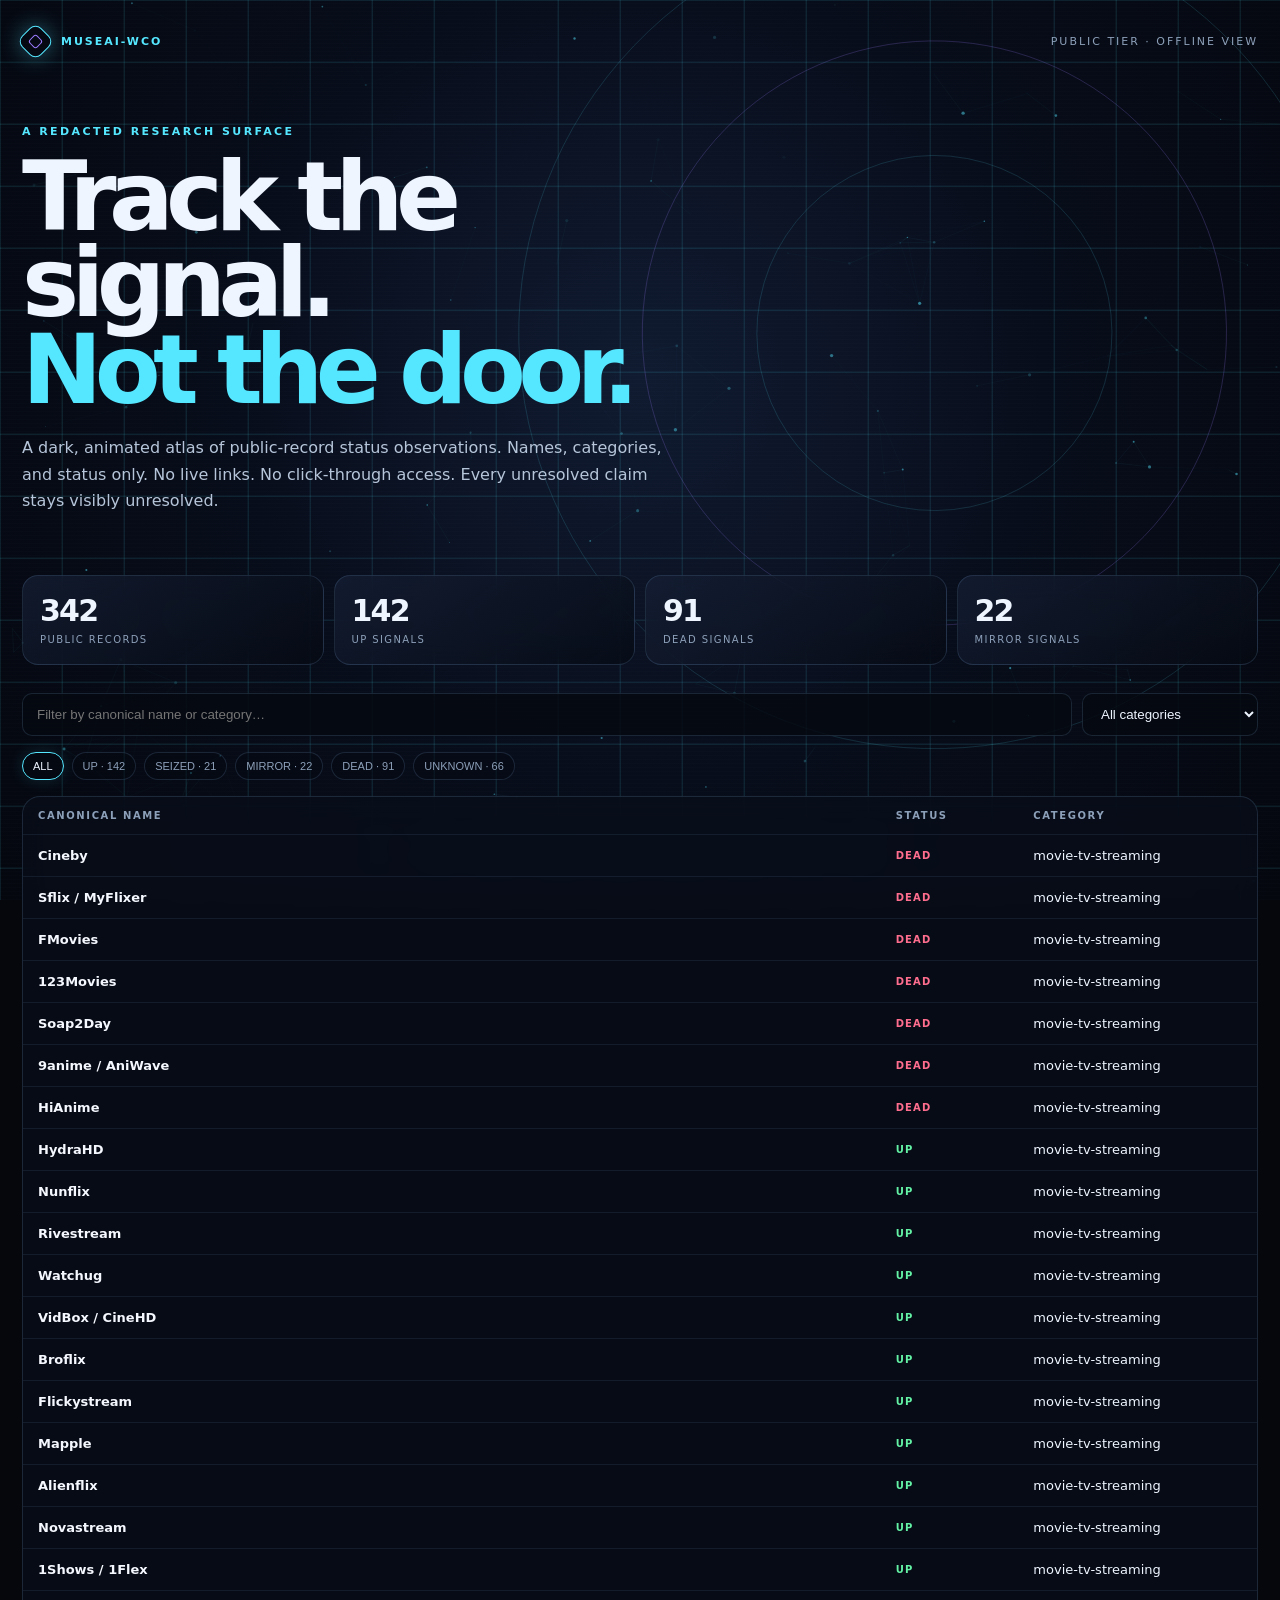
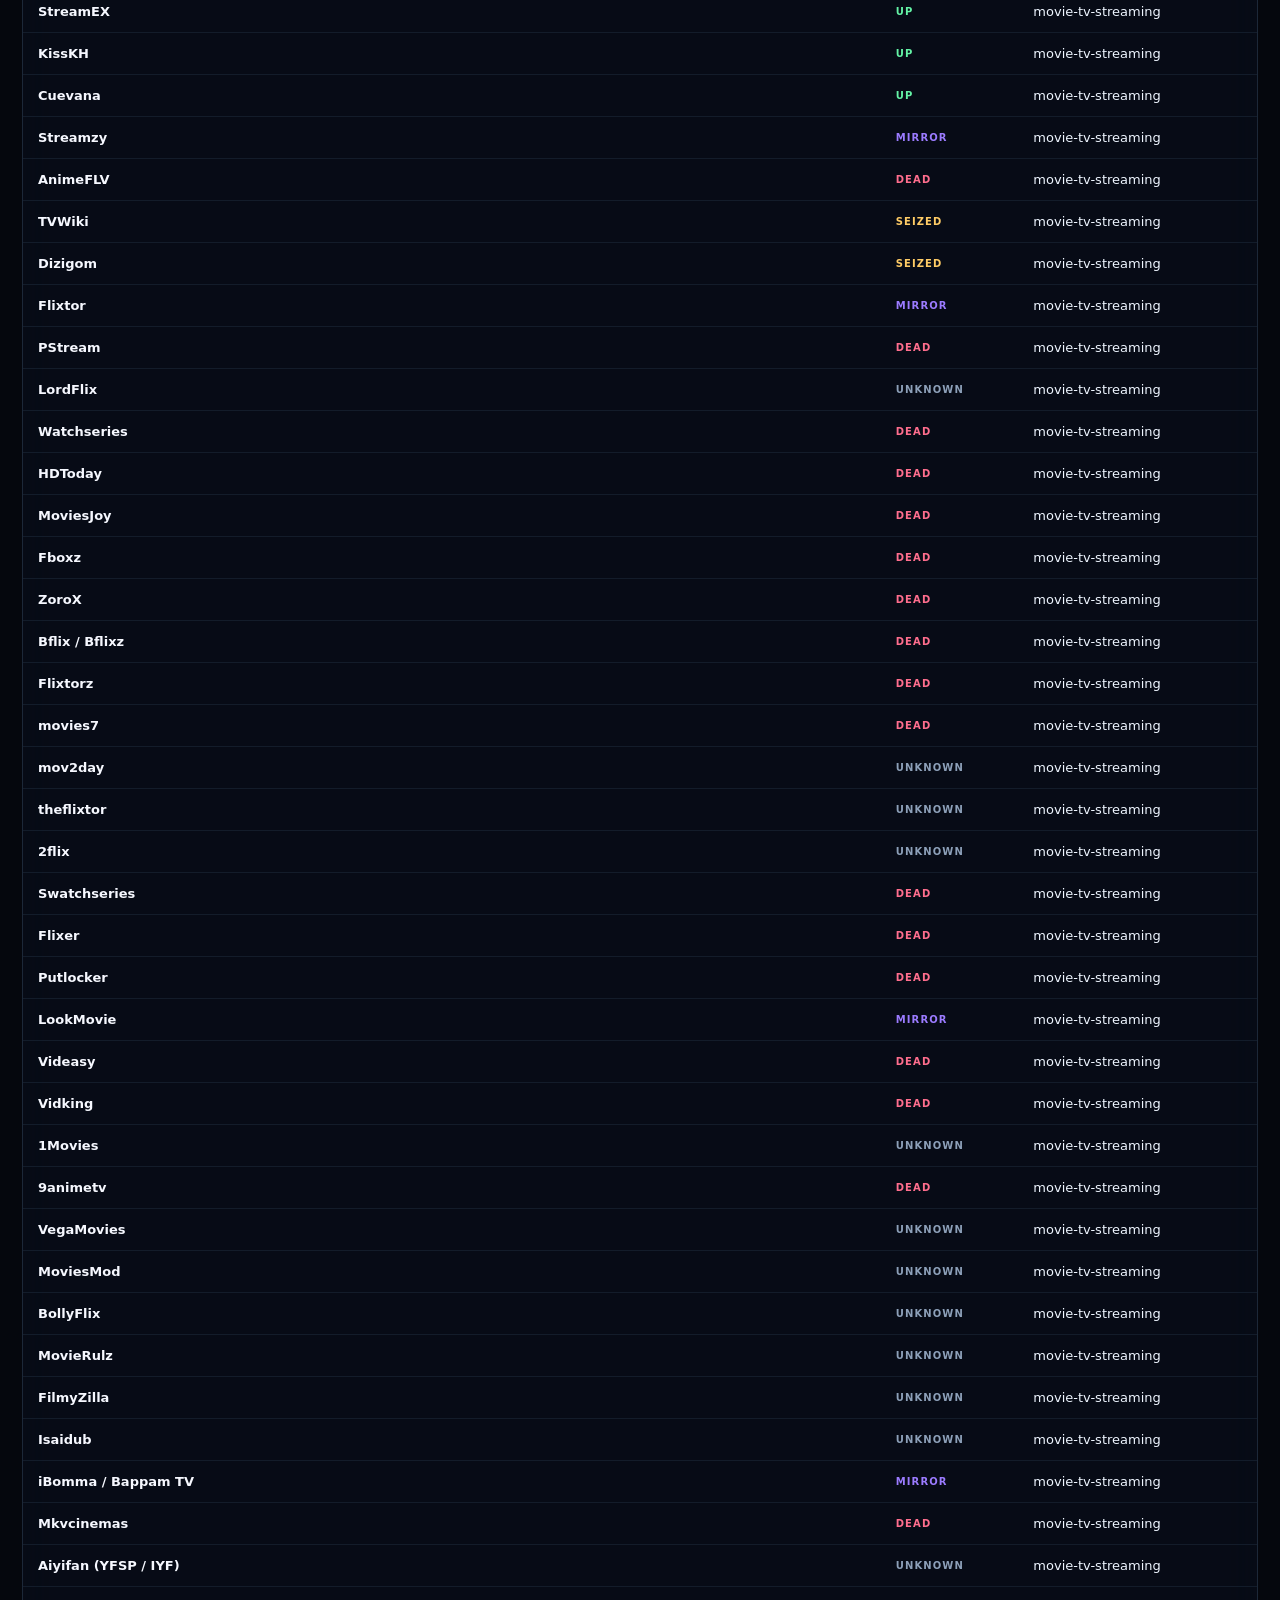
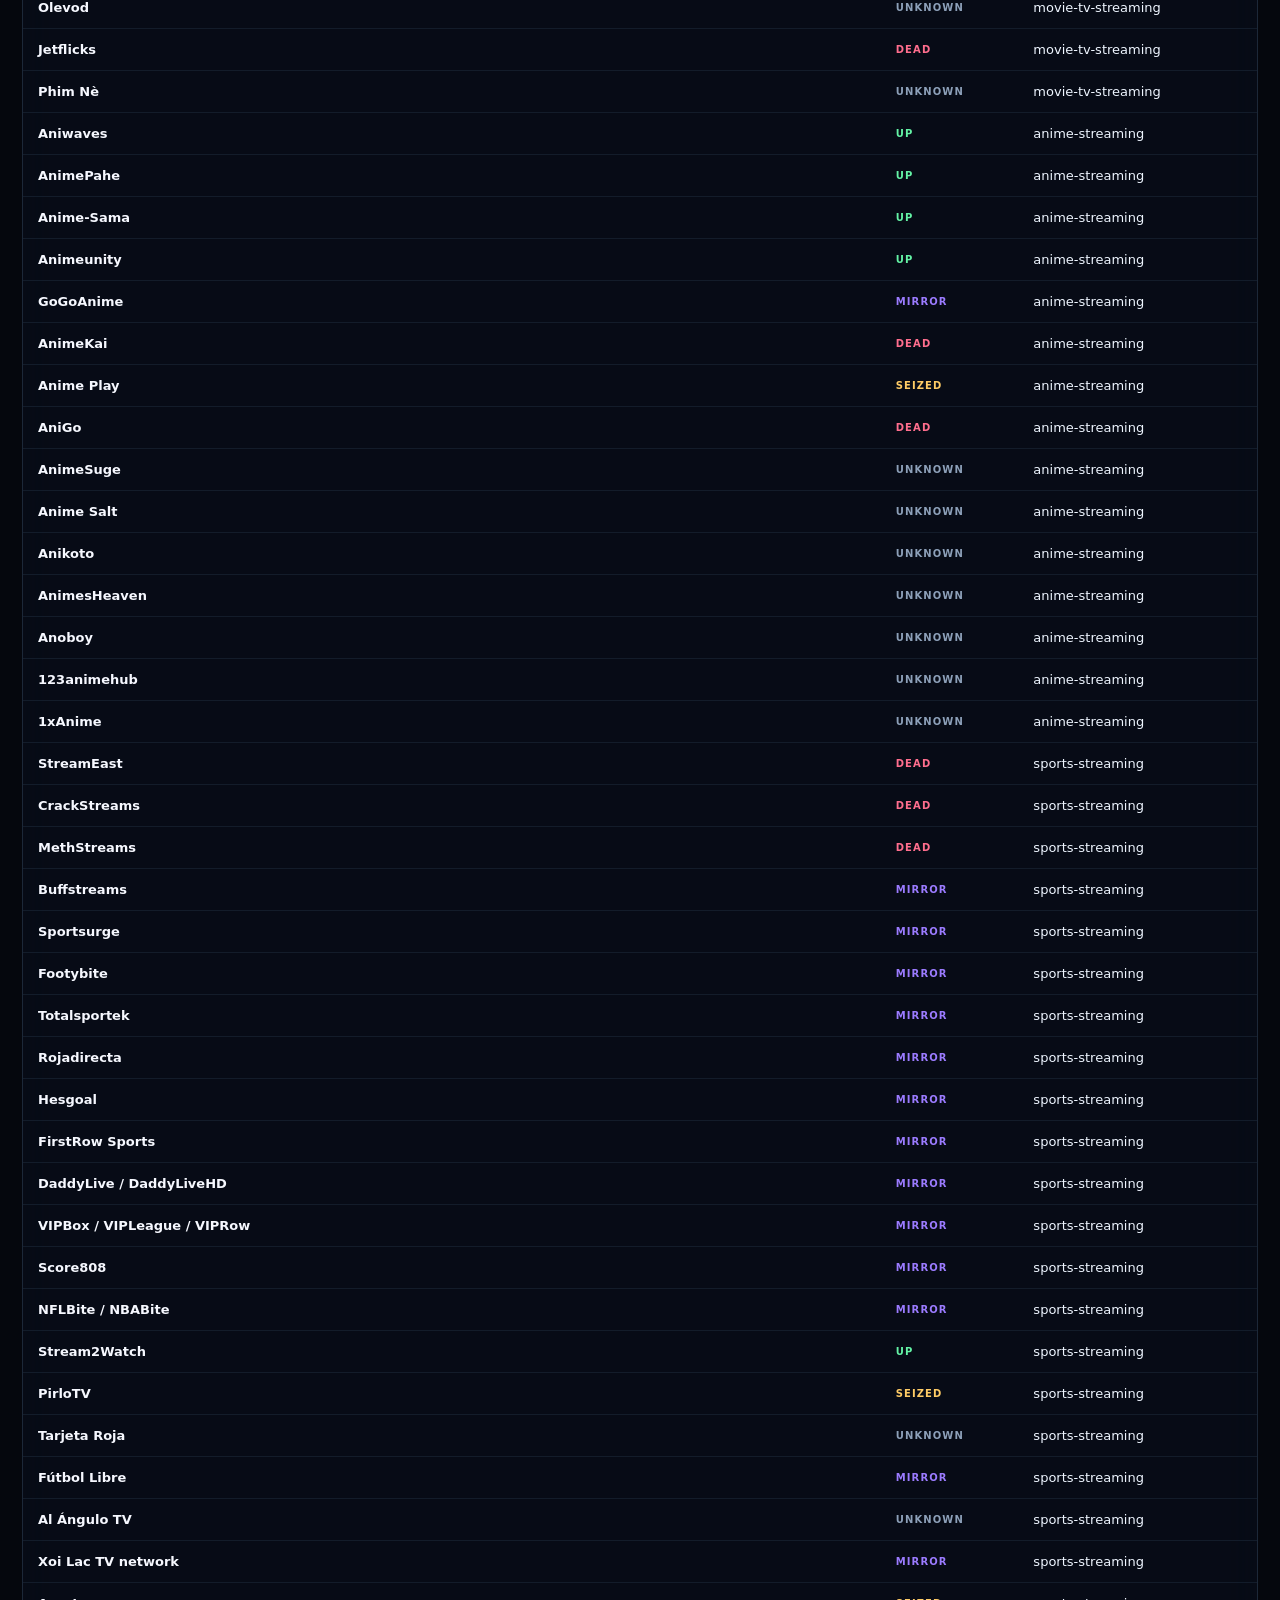
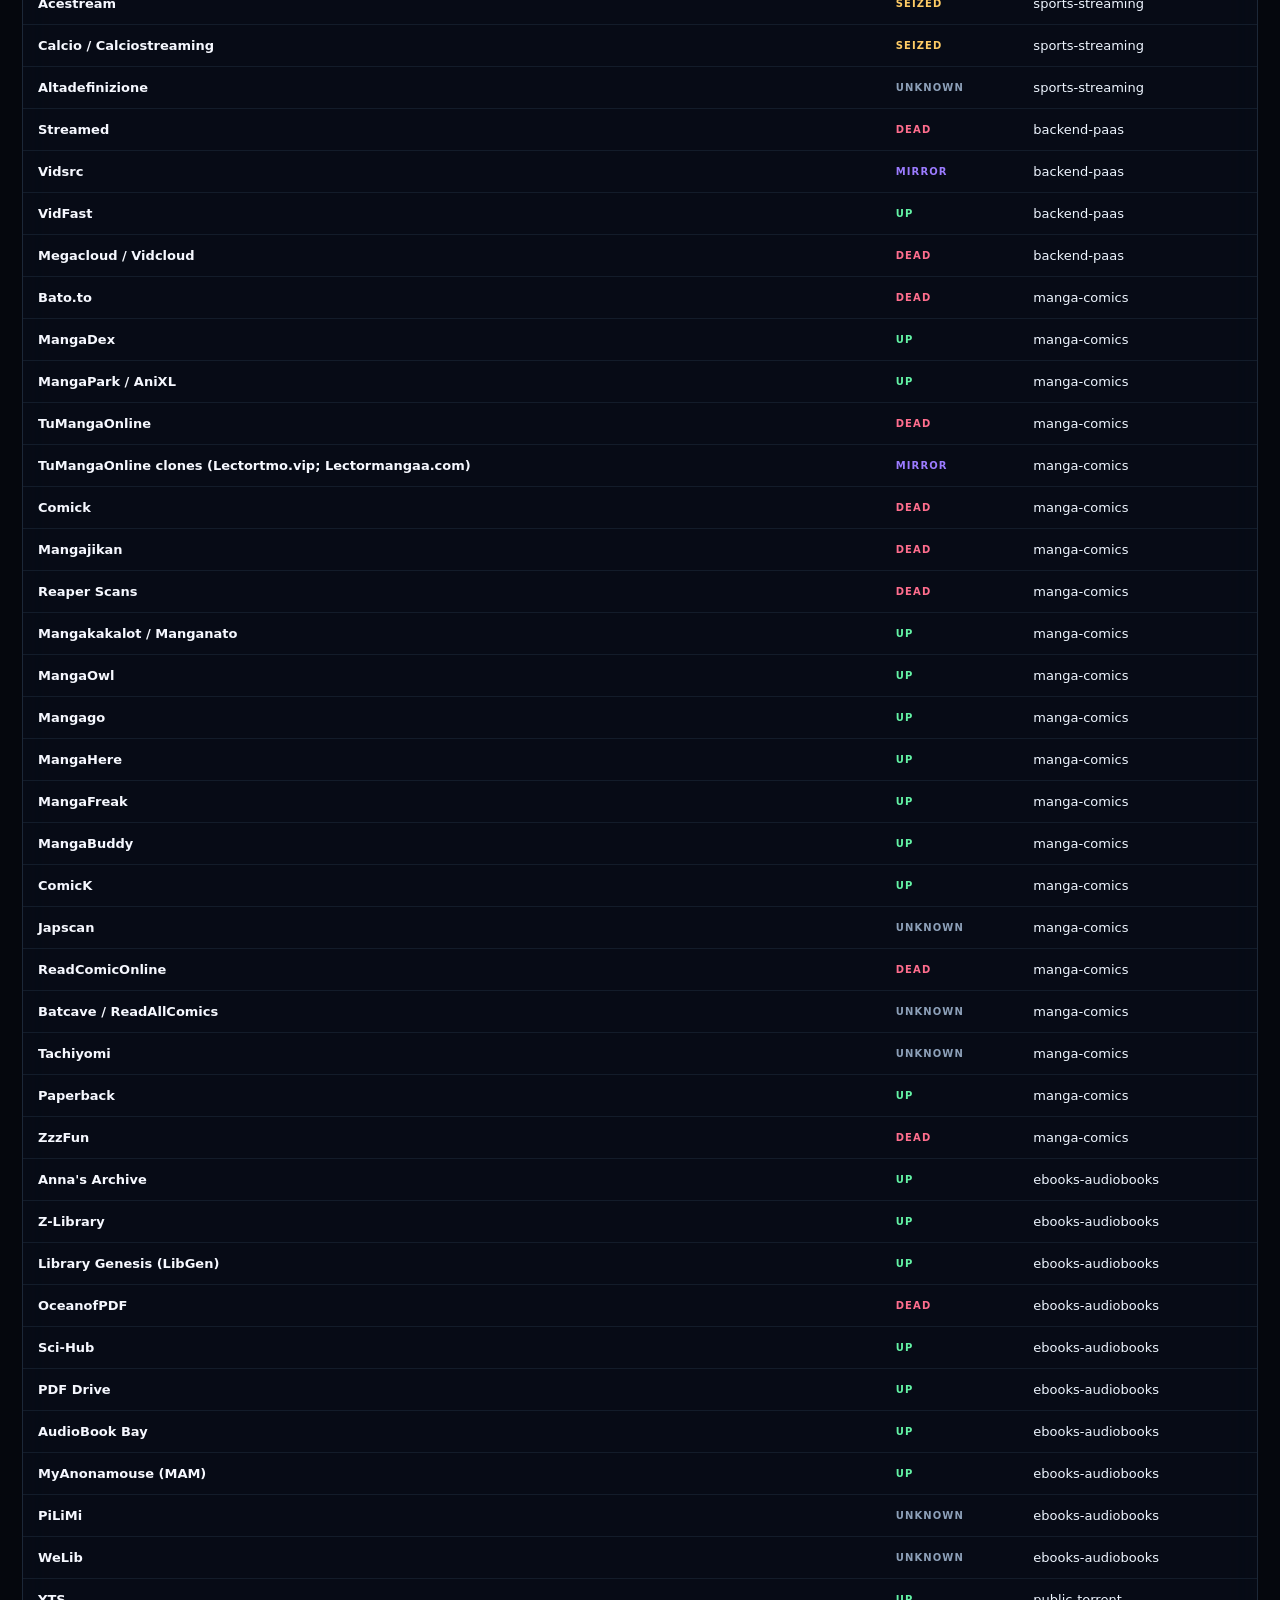
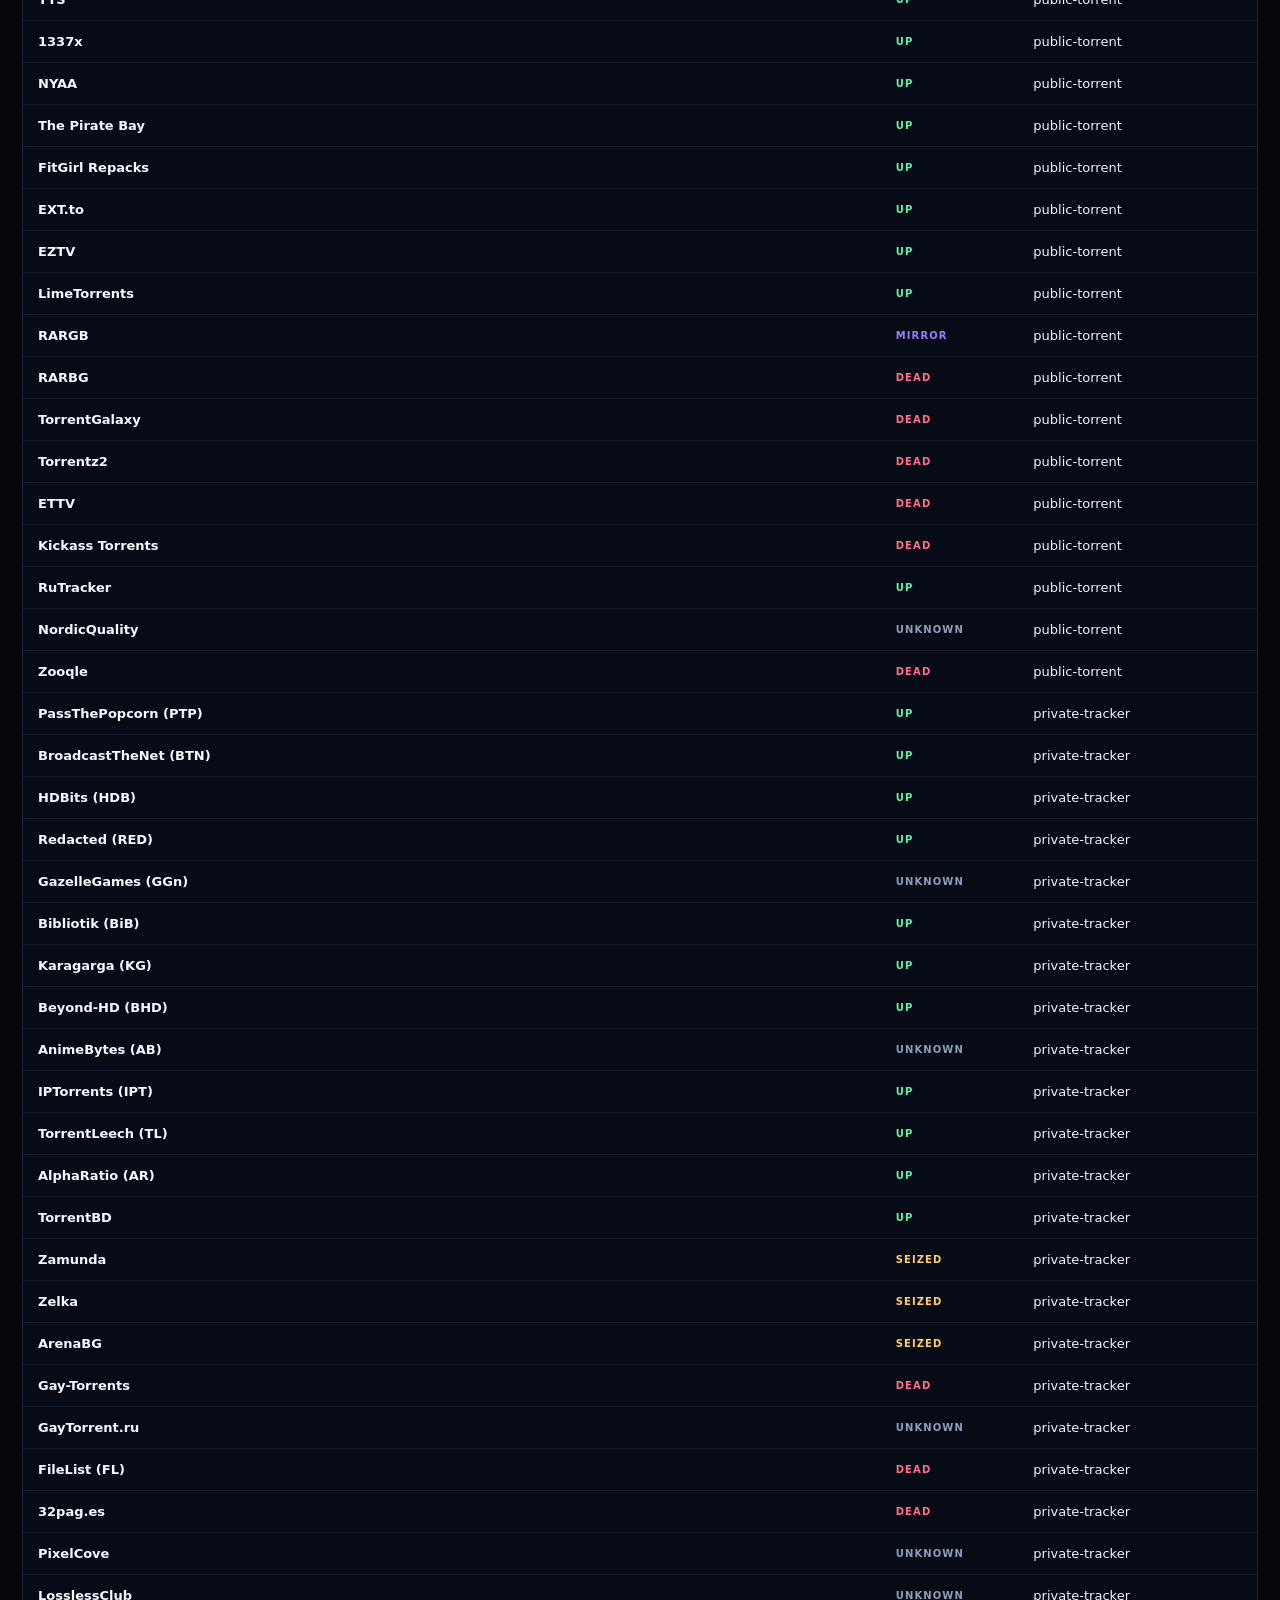
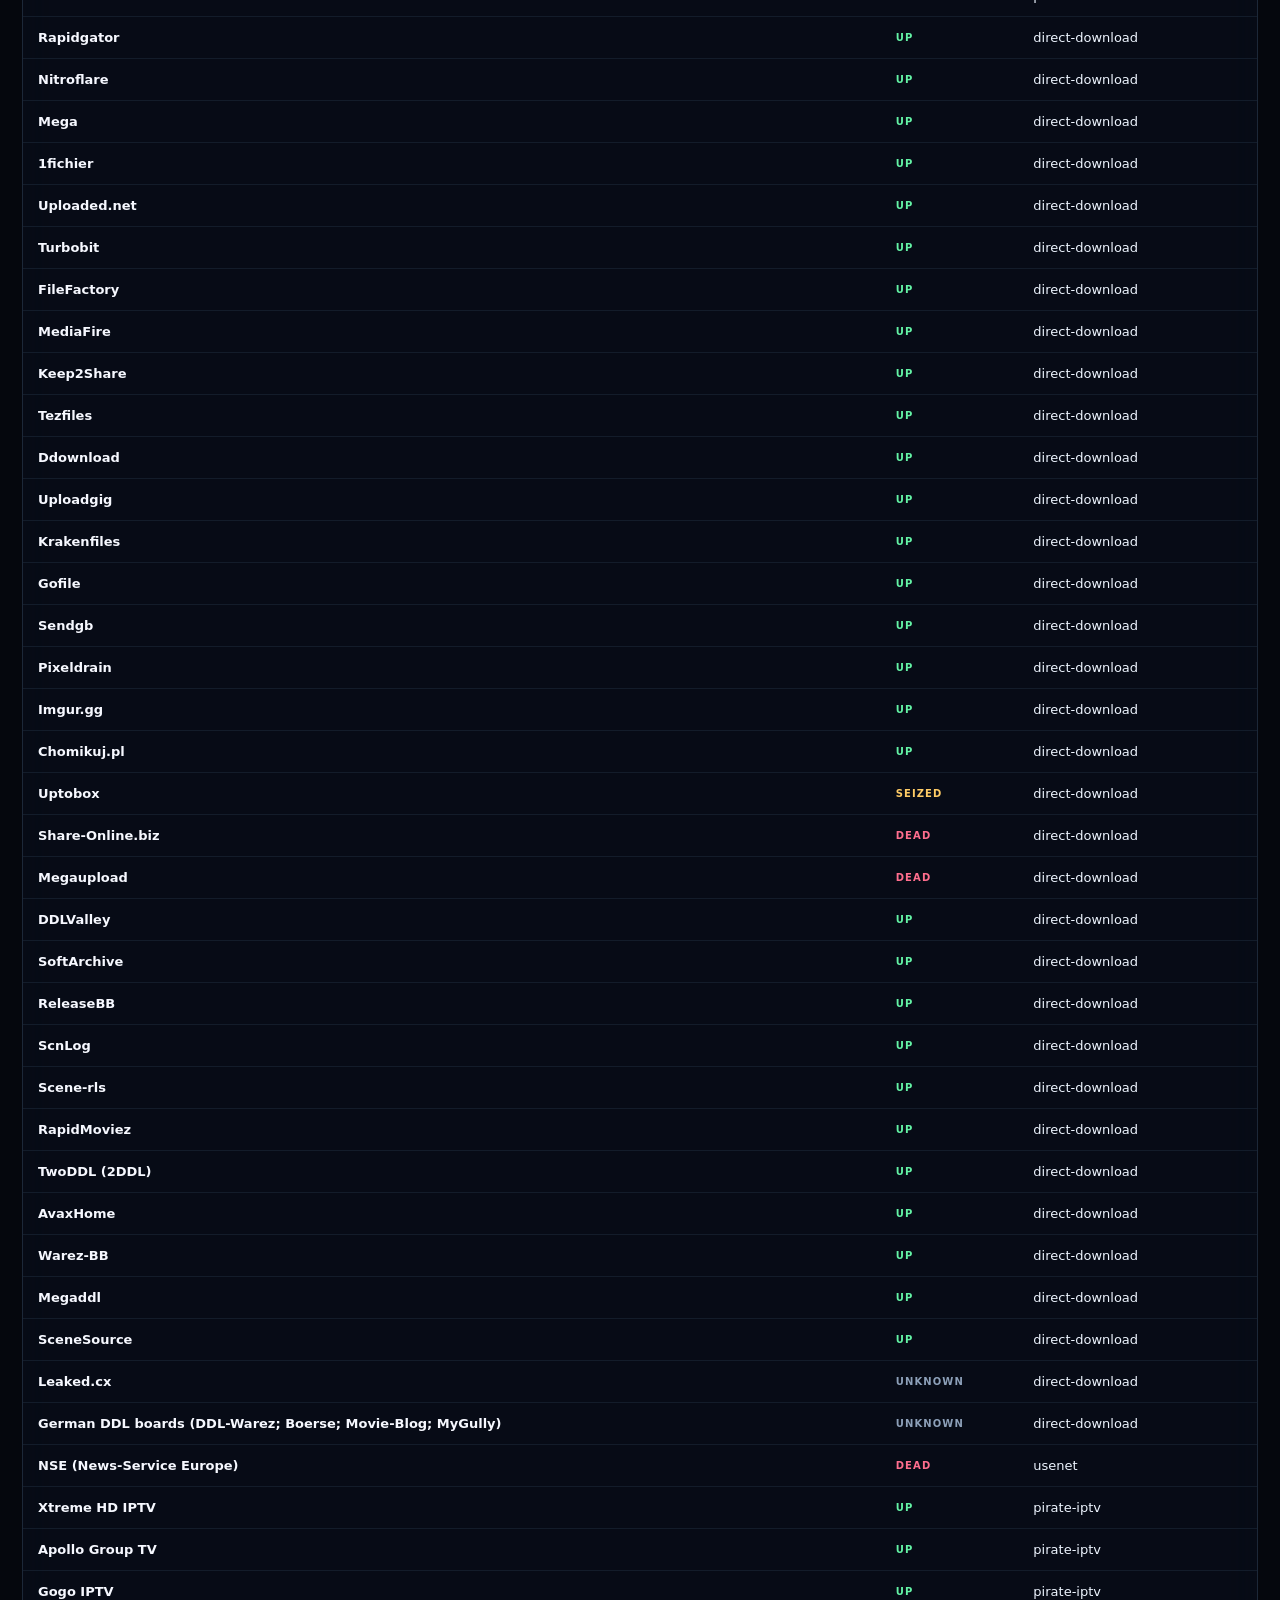
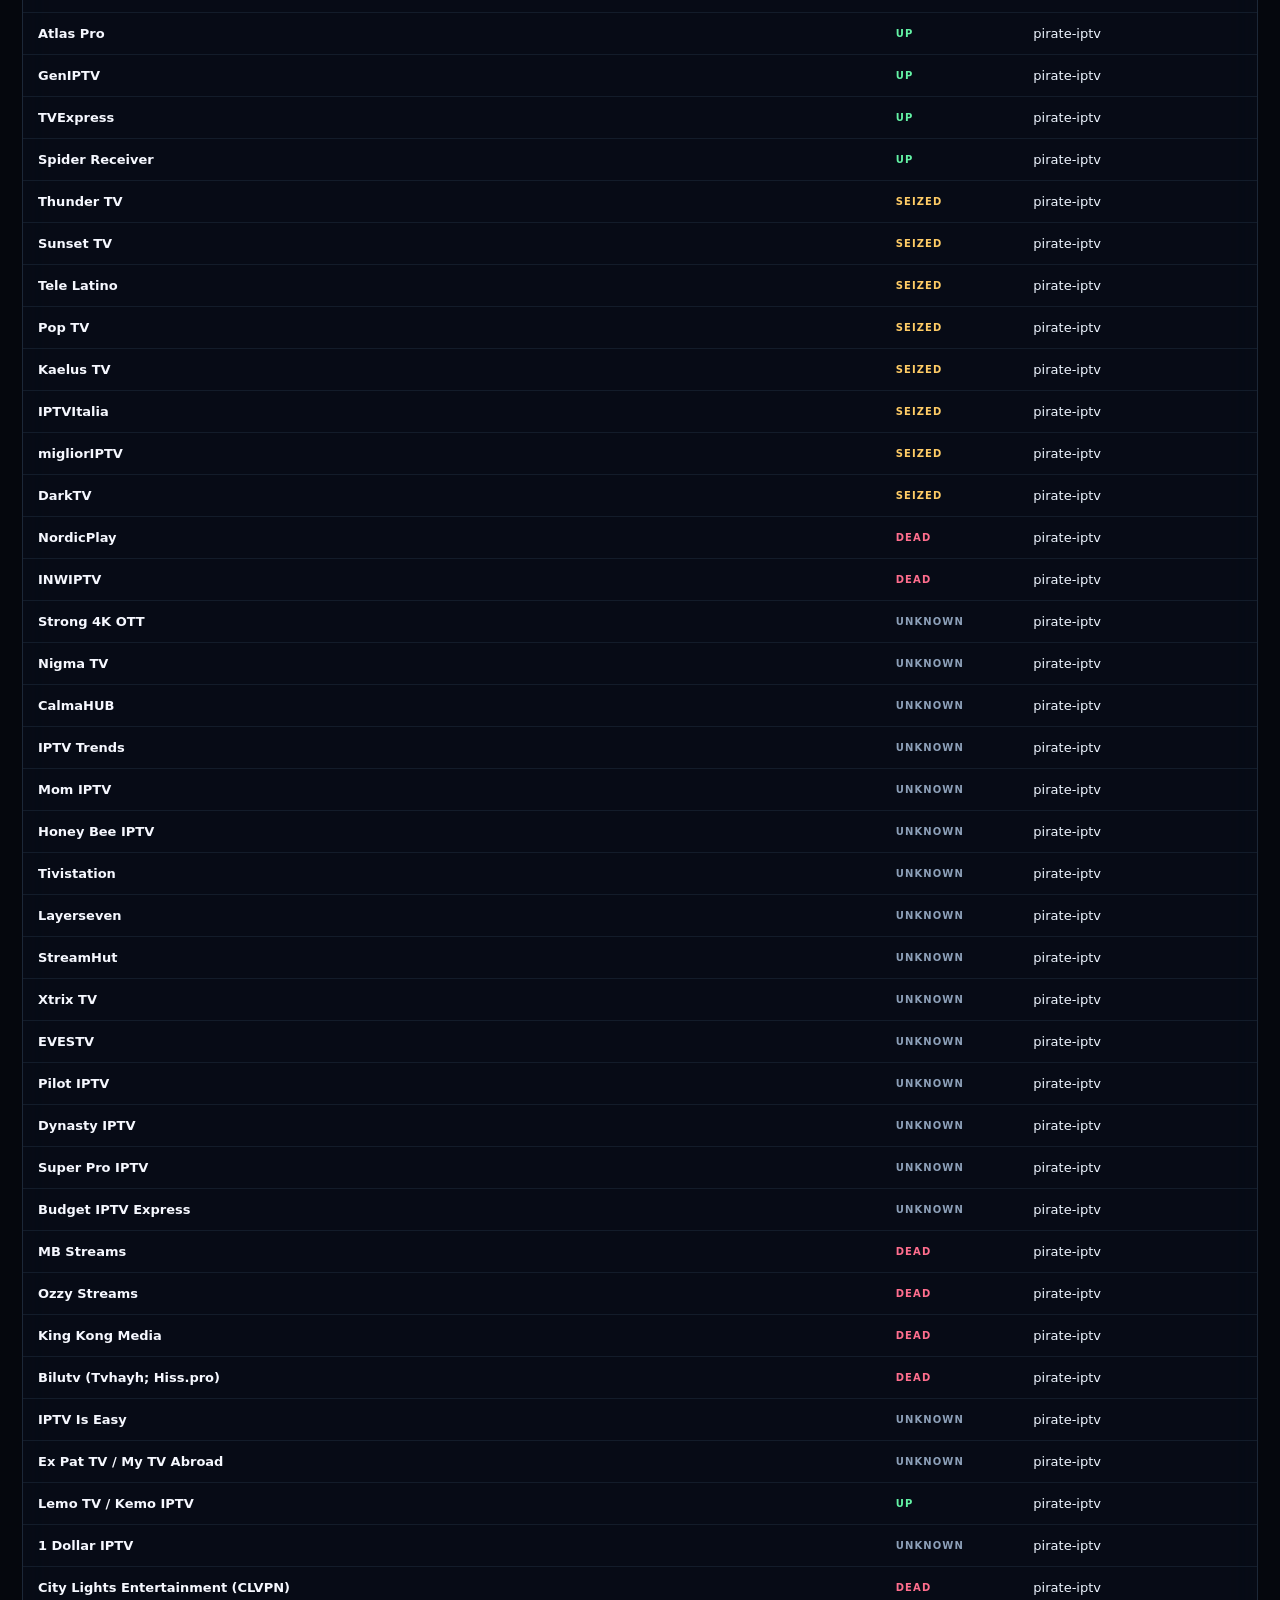
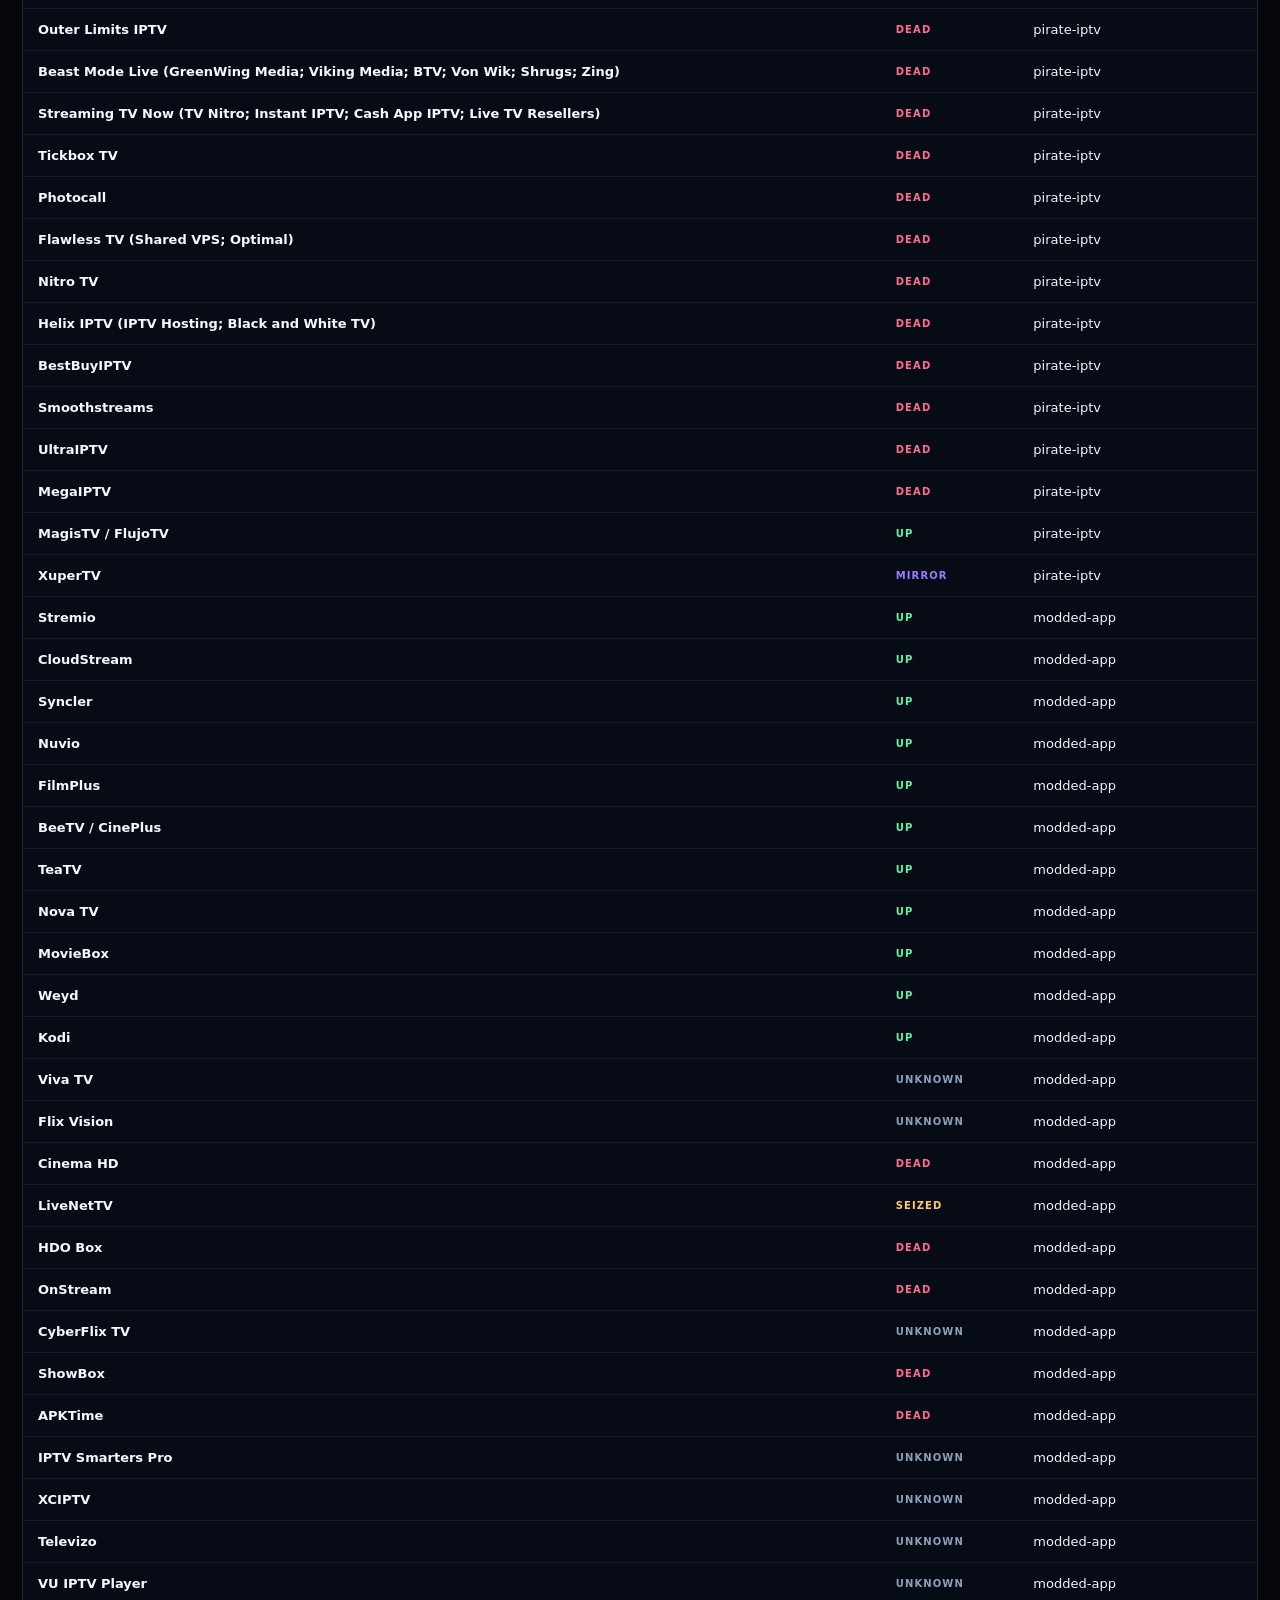
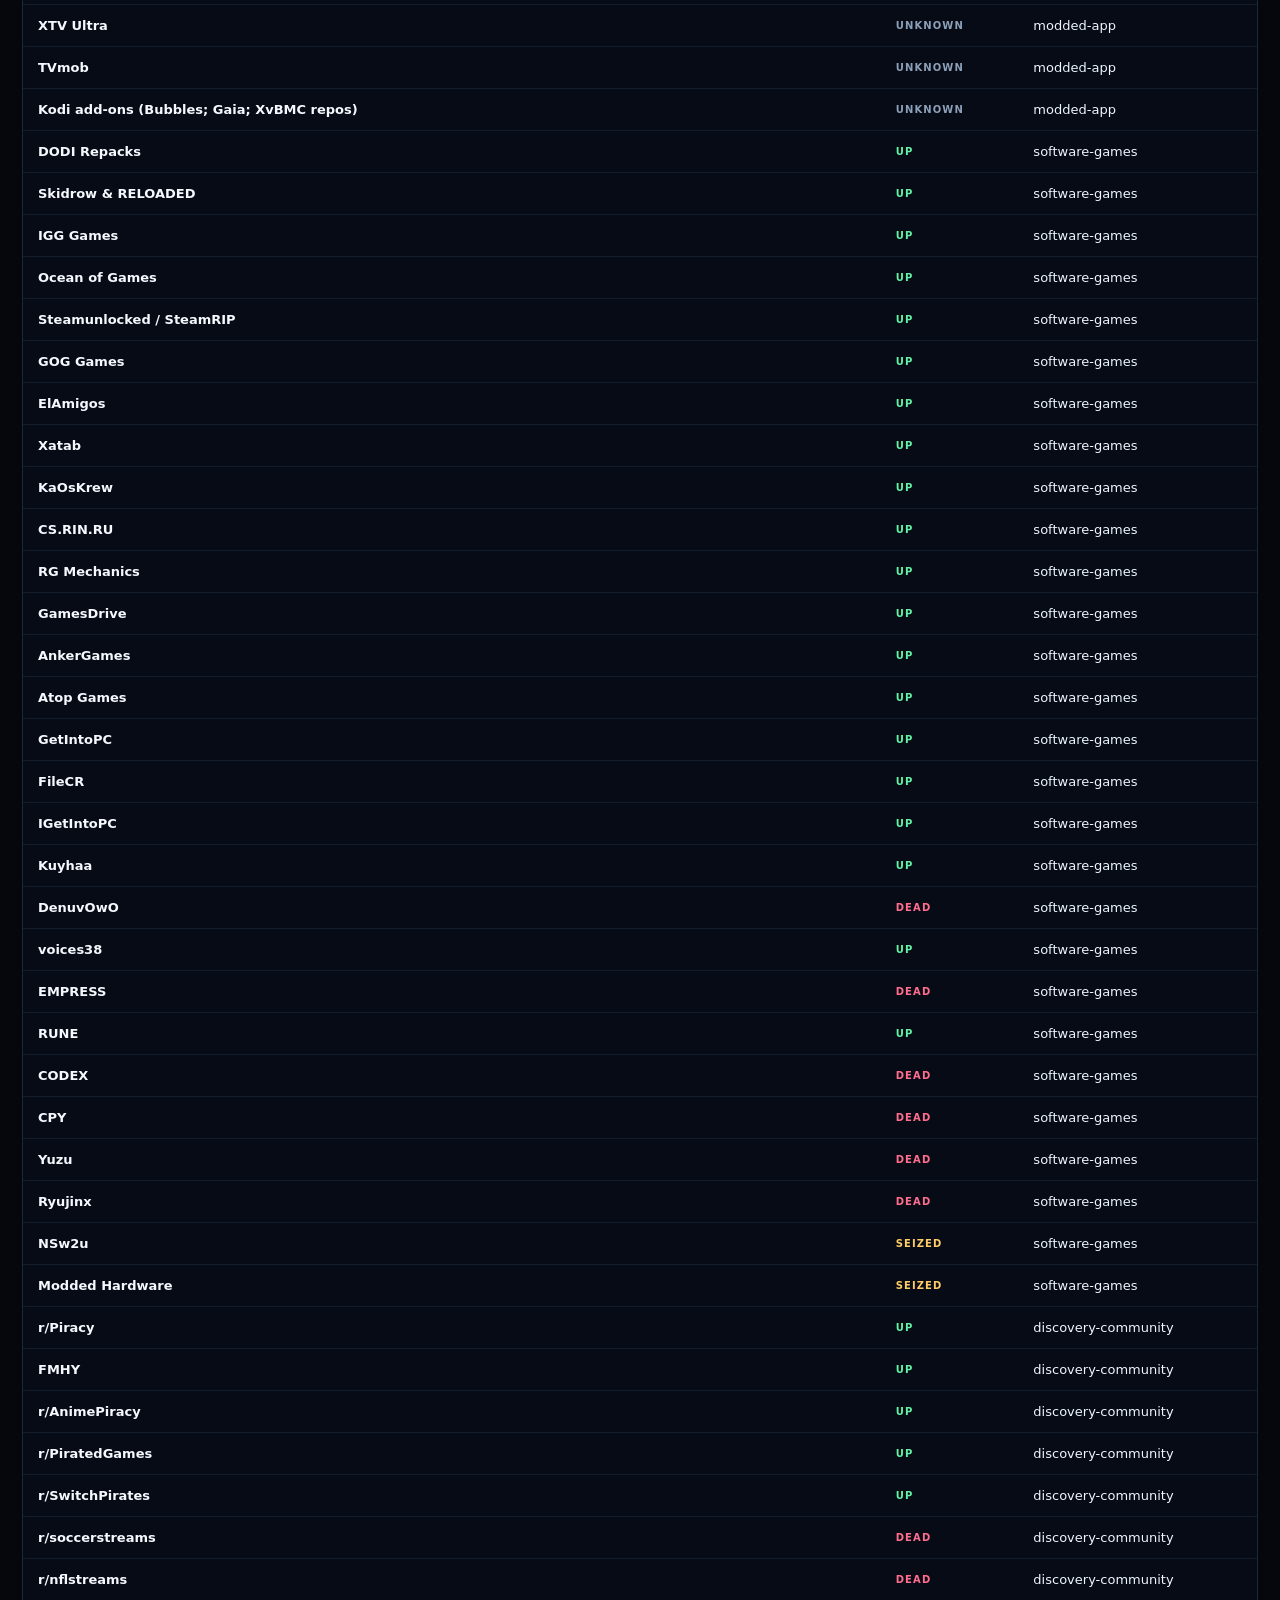
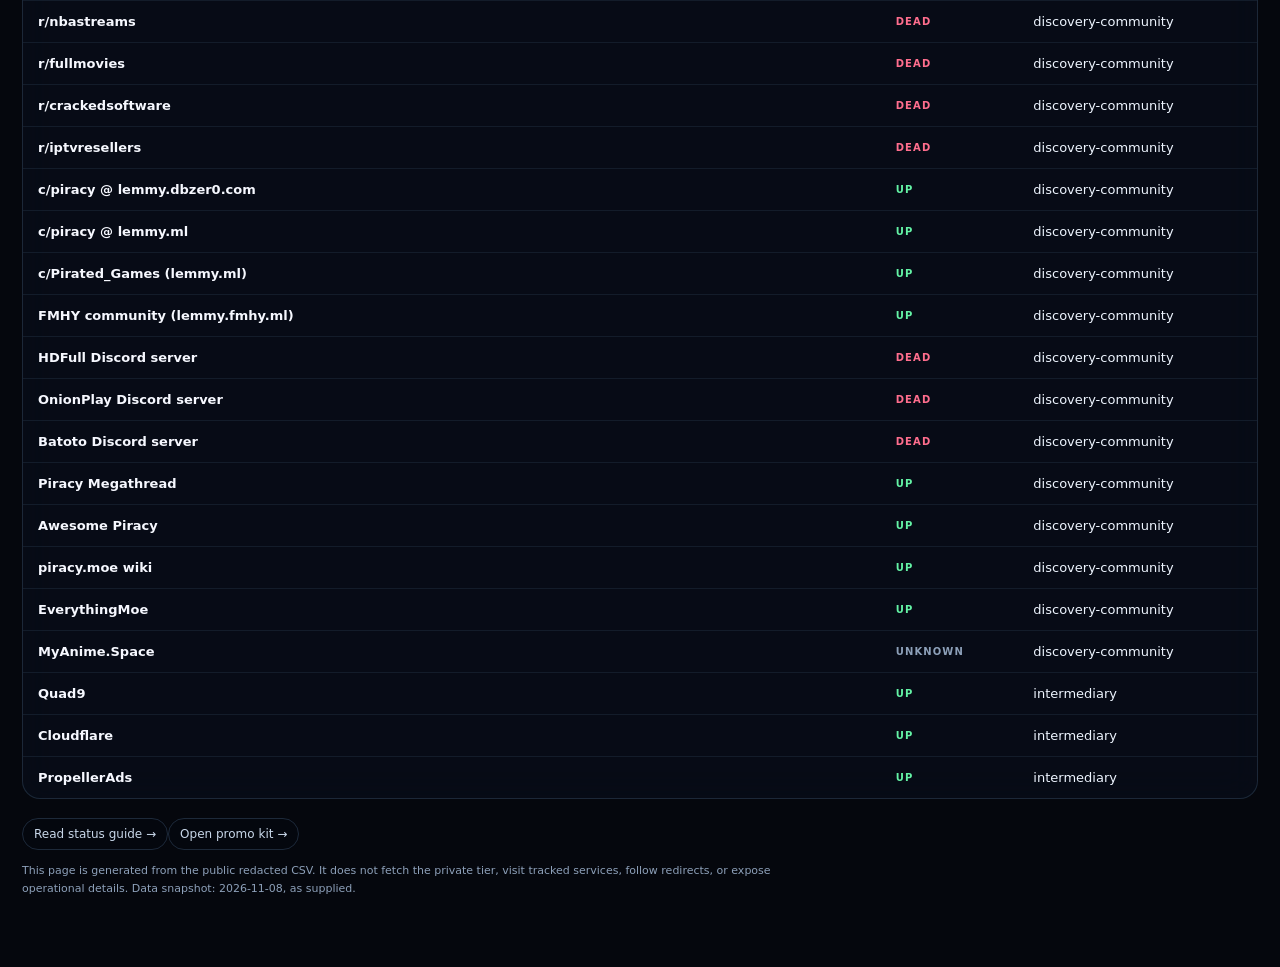
==== commit 52a51028: "Add files via upload" ====
--- a/map/index.html
+++ b/map/index.html
@@ -7,7 +7,7 @@
 <link rel="stylesheet" href="../assets/site.css">
 <link rel="icon" type="image/svg+xml" href="../assets/favicon.svg">
 <link rel="stylesheet" href="../assets/site.css">
-<title>FED-SPA // Public Signal Atlas</title>
+<title>MuseAi-WCO // Public Map</title>
 <style>
 :root{--bg:#05070d;--panel:rgba(9,14,25,.76);--line:rgba(147,197,253,.15);--text:#eef5ff;--muted:#8da0b9;--cyan:#55e7ff;--violet:#9b7bff;--amber:#ffcc66;--green:#64f3a6;--red:#ff6e8e}
 *{box-sizing:border-box} html,body{margin:0;min-height:100%;background:var(--bg);color:var(--text);font-family:Inter,ui-sans-serif,system-ui,-apple-system,Segoe UI,sans-serif}
@@ -28,15 +28,12 @@
 <body>
 <canvas id="field" aria-hidden="true"></canvas>
 <main class="shell">
-  <nav class="site-nav"><a class="brand" href="../index.html"><img src="../assets/logo-mark.svg" alt="Symbol mark">FED-SPA / SIGNAL ATLAS</a><div class="nav-links"><a href="../index.html">Home</a><a href="../pages/guide.html">Guide</a><a href="../pages/archive.html">Archive</a><a href="../pages/promo.html">Promo kit</a><a href="../pages/support.html">Support</a><a href="../pages/community.html">Community</a></div></nav>
-  <nav class="site-nav"><a class="brand" href="../index.html"><img src="../assets/logo-mark.svg" alt="Symbol mark">FED-SPA / SIGNAL ATLAS</a><div class="nav-links"><a href="../index.html">Home</a><a href="../pages/guide.html">Guide</a><a href="../pages/archive.html">Archive</a><a href="../pages/promo.html">Promo kit</a></div></nav>
-  <div class="topline"><div class="brand"><span class="sigil"></span> FED-SPA / SIGNAL ATLAS</div><div>PUBLIC TIER · OFFLINE VIEW</div></div>
+  <div class="topline"><div class="brand"><span class="sigil"></span> MuseAi-WCO</div><div>PUBLIC TIER · OFFLINE VIEW</div></div>
   <section class="hero"><div class="eyebrow">A redacted research surface</div><h1>Track the signal.<br><span style="color:var(--cyan)">Not the door.</span></h1><p>A dark, animated atlas of public-record status observations. Names, categories, and status only. No live links. No click-through access. Every unresolved claim stays visibly unresolved.</p></section>
   <section class="grid" id="metrics"></section>
   <div class="controls"><input id="search" placeholder="Filter by canonical name or category…" autocomplete="off"><select id="category"><option value="">All categories</option></select></div>
   <div class="legend" id="legend"></div>
   <div class="table-wrap"><table><thead><tr><th>Canonical name</th><th>Status</th><th>Category</th></tr></thead><tbody id="rows"></tbody></table></div>
-  <div class="actions" style="margin-top:24px"><a class="cta" href="../pages/guide.html">Read status guide →</a><a class="cta" href="../pages/promo.html">Open promo kit →</a></div>
   <div class="actions" style="margin-top:24px"><a class="cta" href="../pages/guide.html">Read status guide →</a><a class="cta" href="../pages/promo.html">Open promo kit →</a></div>
   <p class="footer">This page is generated from the public redacted CSV. It does not fetch the private tier, visit tracked services, follow redirects, or expose operational details. Data snapshot: 2026-11-08, as supplied.</p>
 </main>
